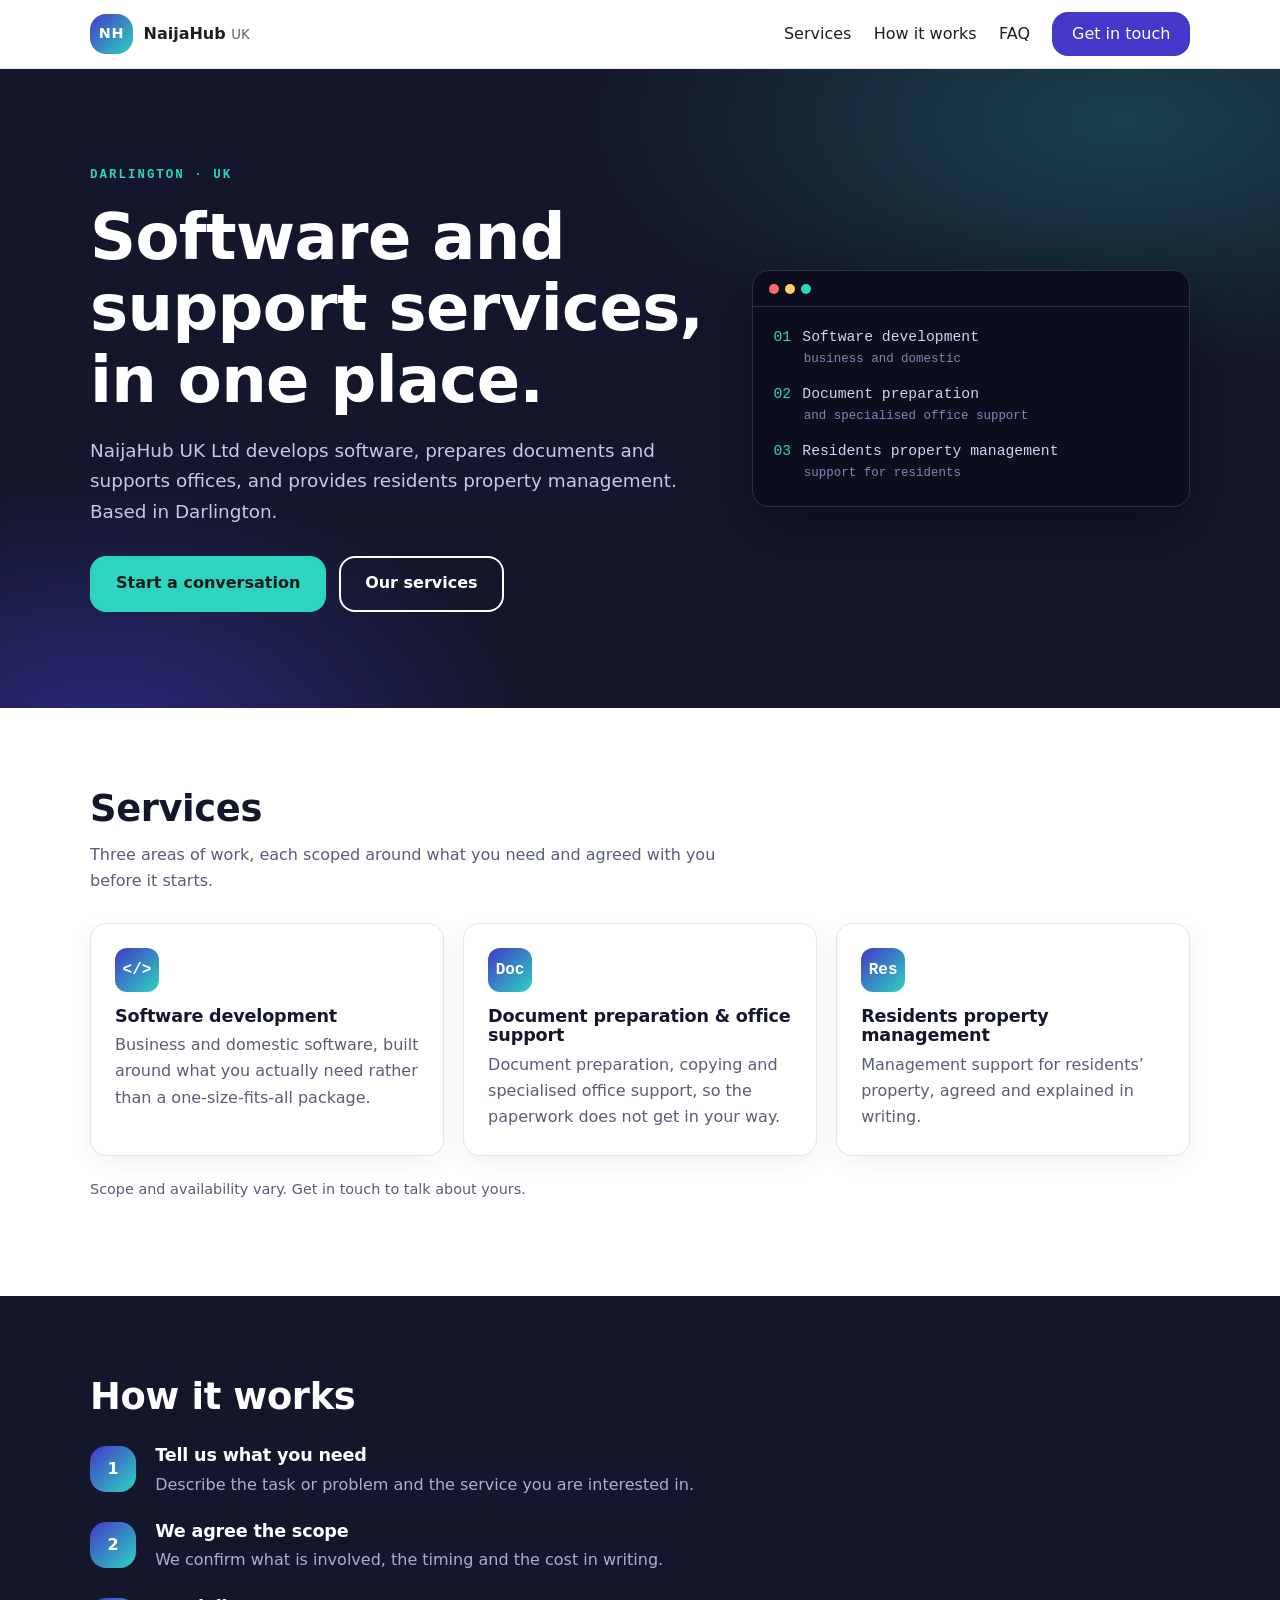
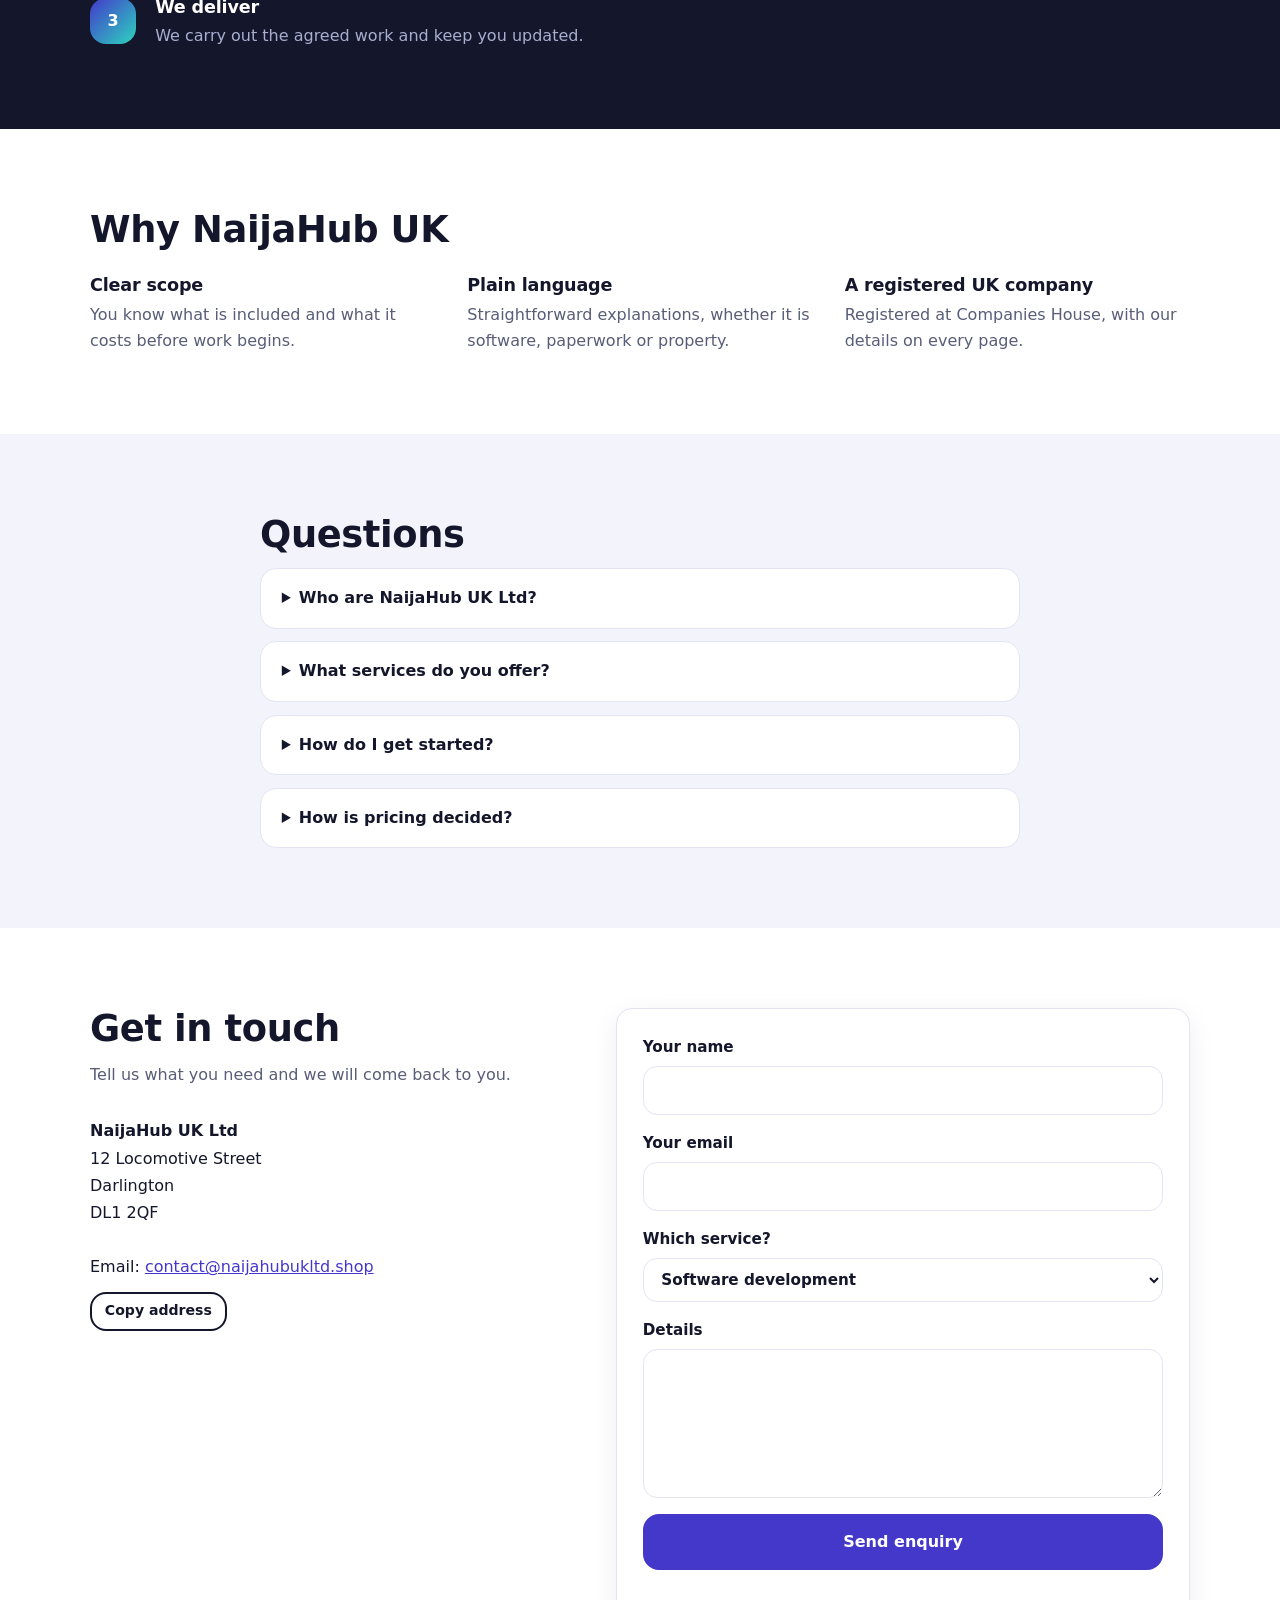
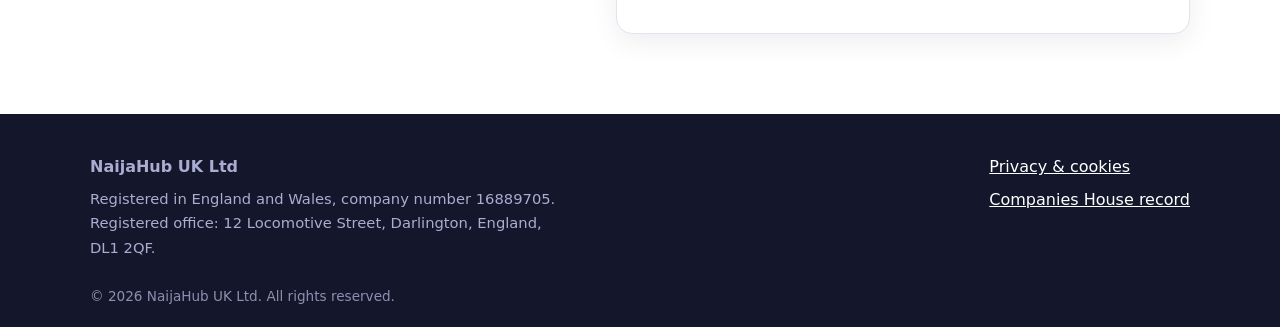
==== index.html @ 8f56dab0 "Add website Co-Authored-By: Claude Sonnet 5.5 <noreply@anthropic.com>" ====
<!doctype html>
<html lang="en-GB">
<head>
  <meta charset="utf-8">
  <meta name="viewport" content="width=device-width, initial-scale=1">
  <title>NaijaHub UK Ltd | Software &amp; Support Services, Darlington</title>
  <meta name="description" content="NaijaHub UK Ltd, based in Darlington, provides software development, document preparation and office support, and residents property management.">
  <link rel="canonical" href="https://naijahubukltd.shop/">
  <meta property="og:title" content="NaijaHub UK Ltd">
  <meta property="og:description" content="Software, document and property support services from Darlington.">
  <meta property="og:type" content="website">
  <meta property="og:url" content="https://naijahubukltd.shop/">
  <meta name="theme-color" content="#14172b">
  <link rel="icon" href="data:image/svg+xml,%3Csvg xmlns='http://www.w3.org/2000/svg' viewBox='0 0 64 64'%3E%3Crect width='64' height='64' rx='14' fill='%234338ca'/%3E%3Cpath d='M20 46V18l24 28V18' fill='none' stroke='%232dd4bf' stroke-width='6' stroke-linejoin='round' stroke-linecap='round'/%3E%3C/svg%3E">
  <link rel="stylesheet" href="css/styles.css">
</head>
<body>
  <a class="skip" href="#main">Skip to content</a>

  <header class="site-header">
    <div class="wrap bar">
      <a class="brand" href="#top" aria-label="NaijaHub UK Ltd, home"><span class="brand-mark">NH</span><span class="brand-text">NaijaHub <small>UK</small></span></a>
      <button class="menu-btn" aria-expanded="false" aria-controls="nav" aria-label="Menu"><span></span><span></span><span></span></button>
      <nav id="nav" class="nav" aria-label="Main">
        <a href="#services">Services</a>
        <a href="#how">How it works</a>
        <a href="#faq">FAQ</a>
        <a href="#contact" class="btn btn-small">Get in touch</a>
      </nav>
    </div>
  </header>

  <main id="main">
    <section class="hero" id="top">
      <div class="wrap hero-grid">
        <div>
          <p class="eyebrow">Darlington &middot; UK</p>
          <h1>Software and support services, in one place.</h1>
          <p class="lead">NaijaHub UK Ltd develops software, prepares documents and supports offices, and provides residents property management. Based in Darlington.</p>
          <div class="cta-row">
            <a class="btn" href="#contact">Start a conversation</a>
            <a class="btn btn-ghost" href="#services">Our services</a>
          </div>
        </div>
        <div class="window" aria-label="Our services at a glance">
          <div class="dots" aria-hidden="true"><i></i><i></i><i></i></div>
          <ul>
            <li><span>01</span>Software development<small>business and domestic</small></li>
            <li><span>02</span>Document preparation<small>and specialised office support</small></li>
            <li><span>03</span>Residents property management<small>support for residents</small></li>
          </ul>
        </div>
      </div>
    </section>

    <section class="section" id="services">
      <div class="wrap">
        <h2>Services</h2>
        <p class="section-intro">Three areas of work, each scoped around what you need and agreed with you before it starts.</p>
        <div class="cards">
          <article class="card"><span class="ico">&lt;/&gt;</span><h3>Software development</h3><p>Business and domestic software, built around what you actually need rather than a one-size-fits-all package.</p></article>
          <article class="card"><span class="ico">Doc</span><h3>Document preparation &amp; office support</h3><p>Document preparation, copying and specialised office support, so the paperwork does not get in your way.</p></article>
          <article class="card"><span class="ico">Res</span><h3>Residents property management</h3><p>Management support for residents&rsquo; property, agreed and explained in writing.</p></article>
        </div>
        <p class="note">Scope and availability vary. Get in touch to talk about yours.</p>
      </div>
    </section>

    <section class="section dark" id="how">
      <div class="wrap">
        <h2>How it works</h2>
        <ol class="steps">
          <li><span class="num">1</span><div><h3>Tell us what you need</h3><p>Describe the task or problem and the service you are interested in.</p></div></li>
          <li><span class="num">2</span><div><h3>We agree the scope</h3><p>We confirm what is involved, the timing and the cost in writing.</p></div></li>
          <li><span class="num">3</span><div><h3>We deliver</h3><p>We carry out the agreed work and keep you updated.</p></div></li>
        </ol>
      </div>
    </section>

    <section class="section" id="why">
      <div class="wrap">
        <h2>Why NaijaHub UK</h2>
        <div class="trio">
          <div><h3>Clear scope</h3><p>You know what is included and what it costs before work begins.</p></div>
          <div><h3>Plain language</h3><p>Straightforward explanations, whether it is software, paperwork or property.</p></div>
          <div><h3>A registered UK company</h3><p>Registered at Companies House, with our details on every page.</p></div>
        </div>
      </div>
    </section>

    <section class="section alt" id="faq">
      <div class="wrap narrow">
        <h2>Questions</h2>
        <details><summary>Who are NaijaHub UK Ltd?</summary><p>A private limited company registered in England and Wales (company number 16889705), incorporated on 3 December 2025, with its registered office in Darlington.</p></details>
        <details><summary>What services do you offer?</summary><p>Our registered activities are software development for business and domestic use, document preparation and specialised office support, and residents property management.</p></details>
        <details><summary>How do I get started?</summary><p>Send us a short message using the form below, or email us. We will reply to talk through what you need.</p></details>
        <details><summary>How is pricing decided?</summary><p>It depends on the scope. We agree the cost with you in writing before any work begins.</p></details>
      </div>
    </section>

    <section class="section" id="contact">
      <div class="wrap contact-grid">
        <div>
          <h2>Get in touch</h2>
          <p class="section-intro">Tell us what you need and we will come back to you.</p>
          <address>
            <strong>NaijaHub UK Ltd</strong><br>
            12 Locomotive Street<br>Darlington<br>DL1 2QF<br><br>
            Email: <a href="mailto:contact@naijahubukltd.shop">contact@naijahubukltd.shop</a>
            <button type="button" class="copy-btn" id="copy-email">Copy address</button>
          </address>
        </div>
        <form id="enquiry" class="form" novalidate>
          <label>Your name<input name="name" type="text" autocomplete="name" required></label>
          <label>Your email<input name="email" type="email" autocomplete="email" required></label>
          <label>Which service?
            <select name="topic">
              <option>Software development</option>
              <option>Document preparation / office support</option>
              <option>Residents property management</option>
              <option>Something else</option>
            </select>
          </label>
          <label>Details<textarea name="message" rows="5" required></textarea></label>
          <button class="btn" type="submit">Send enquiry</button>
          <p class="form-status" role="status" aria-live="polite"></p>
        </form>
      </div>
    </section>
  </main>

  <footer class="site-footer">
    <div class="wrap foot-grid">
      <div>
        <strong>NaijaHub UK Ltd</strong>
        <p>Registered in England and Wales, company number 16889705.<br>Registered office: 12 Locomotive Street, Darlington, England, DL1 2QF.</p>
      </div>
      <div class="foot-links">
        <a href="privacy.html">Privacy &amp; cookies</a>
        <a href="https://find-and-update.company-information.service.gov.uk/company/16889705" rel="noopener" target="_blank">Companies House record</a>
      </div>
    </div>
    <div class="wrap copy">&copy; <span id="year">2026</span> NaijaHub UK Ltd. All rights reserved.</div>
  </footer>

  <script src="js/main.js"></script>
</body>
</html>
---- css/styles.css ----
/* ---- shared structure (themed per site below) ---- */
:root{
  --bg:#fff; --bg-alt:#f3f4f6; --ink:#1b1f23; --muted:#5b636b; --line:#e2e4e8; --card:#fff;
  --primary:#0b6bcb; --primary-d:#0853a3; --on-primary:#fff; --accent:#ffb000;
  --header-bg:rgba(255,255,255,.96); --header-ink:#1b1f23; --header-line:#e2e4e8;
  --hero-bg:#0b2540; --hero-ink:#fff; --hero-muted:#c9d6e6;
  --dark-bg:#0b2540; --dark-ink:#dbe5f0; --dark-muted:#b6c6da;
  --footer-bg:#0b2540; --footer-ink:#c9d6e6;
  --radius:8px;
  --font-body:system-ui,-apple-system,"Segoe UI",Roboto,Arial,sans-serif; --font-head:var(--font-body);
  --head-weight:800; --head-transform:none; --head-style:normal; --head-track:-.01em;
}
*{box-sizing:border-box}
html{scroll-behavior:smooth;scroll-padding-top:76px}
body{margin:0;font-family:var(--font-body);color:var(--ink);background:var(--bg);line-height:1.65;-webkit-font-smoothing:antialiased}
a{color:var(--primary)}
h1,h2,h3{font-family:var(--font-head);margin:0;line-height:1.12;letter-spacing:var(--head-track)}
h1,h2{font-weight:var(--head-weight);text-transform:var(--head-transform);font-style:var(--head-style)}
h3{font-size:1.1rem;margin-bottom:.35rem}
.wrap{width:min(1100px,100% - 32px);margin-inline:auto}
.narrow{width:min(760px,100% - 32px)}
.skip{position:absolute;left:-999px;top:0;background:var(--primary);color:var(--on-primary);padding:.6rem 1rem;z-index:100}
.skip:focus{left:8px;top:8px}

.site-header{position:sticky;top:0;z-index:50;background:var(--header-bg);backdrop-filter:blur(8px);border-bottom:1px solid var(--header-line);color:var(--header-ink)}
.bar{display:flex;align-items:center;justify-content:space-between;min-height:68px;gap:1rem}
.brand{display:flex;align-items:center;gap:.65rem;text-decoration:none;color:var(--header-ink);font-weight:800}
.brand-mark{display:grid;place-items:center;min-width:40px;height:40px;padding:0 .55rem;background:var(--primary);color:var(--on-primary);border-radius:var(--radius);font-size:.9rem;letter-spacing:.05em}
.brand-text small{font-weight:500;opacity:.7}
.nav{display:flex;align-items:center;gap:1.4rem}
.nav a{text-decoration:none;color:var(--header-ink);font-weight:500}
.nav a:hover{color:var(--primary)}
.menu-btn{display:none;background:none;border:0;padding:.5rem;cursor:pointer}
.menu-btn span{display:block;width:24px;height:2px;background:var(--header-ink);margin:5px 0}

.btn{display:inline-block;background:var(--primary);color:var(--on-primary) !important;padding:.8rem 1.5rem;border-radius:var(--radius);font:inherit;font-weight:700;text-decoration:none;border:2px solid var(--primary);cursor:pointer;transition:background .15s,transform .15s}
.btn:hover{background:var(--primary-d);border-color:var(--primary-d);transform:translateY(-1px)}
.btn-small{padding:.45rem 1.1rem}
.btn-ghost{background:transparent;color:var(--hero-ink) !important;border-color:var(--hero-ink)}
.btn-ghost:hover{background:var(--hero-ink);border-color:var(--hero-ink);color:var(--hero-bg) !important}

.hero{background:var(--hero-bg);color:var(--hero-ink);padding:clamp(3.2rem,8vw,6rem) 0;position:relative;overflow:hidden}
.hero .wrap{position:relative;z-index:1}
.hero-grid{display:grid;grid-template-columns:1.4fr 1fr;gap:3rem;align-items:center}
.hero-solo{grid-template-columns:1fr}
.eyebrow{text-transform:uppercase;letter-spacing:.16em;font-size:.78rem;font-weight:700;color:var(--accent);margin:0 0 1rem}
h1{font-size:clamp(2.2rem,5.6vw,4rem)}
.lead{font-size:1.15rem;color:var(--hero-muted);max-width:58ch;margin:1.2rem 0 0}
.cta-row{display:flex;flex-wrap:wrap;gap:.8rem;margin-top:1.8rem}
.facts{display:flex;flex-wrap:wrap;gap:1.2rem 3rem;margin:2.6rem 0 0;padding-top:1.4rem;border-top:1px solid rgba(128,128,128,.35)}
.facts dt{font-size:.75rem;letter-spacing:.12em;text-transform:uppercase;opacity:.75}
.facts dd{margin:.2rem 0 0;font-size:1.3rem;font-weight:700}
.badges{list-style:none;margin:0;padding:1.3rem;display:grid;gap:1rem;background:rgba(255,255,255,.08);border:1px solid rgba(255,255,255,.18);border-radius:var(--radius)}
.badges li{display:flex;flex-direction:column;border-left:4px solid var(--accent);padding-left:.9rem}
.badges strong{font-size:1.3rem}
.badges span{font-size:.88rem;opacity:.8}

.section{padding:clamp(3rem,7vw,5rem) 0}
.section.alt{background:var(--bg-alt)}
.section.dark{background:var(--dark-bg);color:var(--dark-ink)}
.section.dark h2,.section.dark h3{color:#fff}
h2{font-size:clamp(1.65rem,3.5vw,2.3rem);margin-bottom:.6rem}
.section-intro{color:var(--muted);max-width:62ch;margin:.8rem 0 1.8rem}
.dark .section-intro{color:var(--dark-muted)}
.cards{display:grid;grid-template-columns:repeat(auto-fit,minmax(min(260px,100%),1fr));gap:1.2rem}
.card{background:var(--card);border:1px solid var(--line);border-radius:var(--radius);padding:1.5rem}
.card p{margin:0;color:var(--muted)}
.note{color:var(--muted);font-size:.9rem;margin-top:1.4rem}
.callout{background:var(--bg-alt);border-left:5px solid var(--accent);padding:1.1rem 1.3rem;border-radius:var(--radius)}
.callout p{margin:.3rem 0 0}
.split{display:grid;grid-template-columns:1fr 1.3fr;gap:3rem;align-items:start}

.steps{list-style:none;margin:1.8rem 0 0;padding:0;display:grid;gap:1.5rem}
.steps li{display:flex;gap:1.2rem;align-items:flex-start}
.steps p{margin:0;color:var(--muted)}
.dark .steps p{color:var(--dark-muted)}
.num{flex:none;display:grid;place-items:center;width:46px;height:46px;border-radius:var(--radius);background:var(--primary);color:var(--on-primary);font-weight:800}
.trio{display:grid;grid-template-columns:repeat(auto-fit,minmax(min(240px,100%),1fr));gap:2rem;margin-top:1.6rem}
.trio p{margin:0;color:var(--muted)}

details{background:var(--card);border:1px solid var(--line);border-radius:var(--radius);padding:1rem 1.3rem;margin-top:.8rem}
summary{cursor:pointer;font-weight:700}
details p{margin:.7rem 0 0;color:var(--muted)}

.contact-grid{display:grid;grid-template-columns:1fr 1.2fr;gap:3rem}
address{font-style:normal;line-height:1.7;overflow-wrap:anywhere}
.copy-btn{display:block;margin-top:.7rem;background:none;border:2px solid var(--ink);color:var(--ink);border-radius:var(--radius);padding:.35rem .8rem;font:inherit;font-size:.88rem;font-weight:600;cursor:pointer}
.copy-btn:hover{background:var(--ink);color:var(--bg)}
.form{display:grid;gap:1rem;background:var(--card);padding:1.6rem;border:1px solid var(--line);border-radius:var(--radius);box-shadow:0 8px 28px rgba(0,0,0,.07)}
.form label{display:grid;gap:.35rem;font-weight:600;font-size:.95rem}
.form input,.form textarea,.form select{font:inherit;padding:.7rem .85rem;border:1.5px solid var(--line);border-radius:calc(var(--radius) - 2px);background:var(--bg);color:var(--ink)}
.form input:focus,.form textarea:focus,.form select:focus{outline:2px solid var(--primary);border-color:var(--primary)}
.form .invalid{border-color:#b3261e}
.form-status{margin:0;min-height:1.4em;font-size:.95rem}

.site-footer{background:var(--footer-bg);color:var(--footer-ink);padding:2.5rem 0 1.2rem}
.site-footer a{color:#fff}
.foot-grid{display:flex;justify-content:space-between;gap:2rem;flex-wrap:wrap}
.foot-grid p{margin:.4rem 0 0;font-size:.92rem;max-width:50ch}
.foot-links{display:flex;flex-direction:column;gap:.4rem}
.copy{margin-top:1.6rem;font-size:.85rem;opacity:.8}

.legal{padding:3rem 0 4rem}
.legal h1{font-size:2rem;text-transform:none;font-style:normal}
.legal h2{font-size:1.2rem;margin-top:2rem;text-transform:none;font-style:normal}
.legal h2::after{display:none}

@media (prefers-reduced-motion:reduce){*{scroll-behavior:auto !important;transition:none !important}}
@media (max-width:820px){
  .hero-grid,.contact-grid,.split{grid-template-columns:1fr;gap:1.6rem}
  .menu-btn{display:block}
  .nav{position:absolute;top:68px;left:0;right:0;flex-direction:column;align-items:stretch;gap:0;background:var(--bg);border-bottom:1px solid var(--line);display:none;padding:.5rem 16px 1rem}
  .nav.open{display:flex}
  .nav a{padding:.8rem 0;border-bottom:1px solid var(--line)}
  .nav .btn{text-align:center;margin-top:.8rem}
}

/* ---- site theme ---- */
/* NaijaHub UK: indigo + mint, modern tech */
:root{
  --bg:#fff; --bg-alt:#f3f4fb; --ink:#14172b; --muted:#585d78; --line:#e2e4f2; --card:#fff;
  --primary:#4338ca; --primary-d:#3730a3; --accent:#2dd4bf;
  --header-bg:rgba(255,255,255,.96); --header-line:#e2e4f2;
  --hero-bg:#14172b; --hero-ink:#fff; --hero-muted:#c5c9e6;
  --dark-bg:#14172b; --dark-ink:#d7daf0; --dark-muted:#a9aed0;
  --footer-bg:#14172b; --footer-ink:#a9aed0;
  --radius:16px;
  --mono:ui-monospace,"SFMono-Regular",Consolas,"Liberation Mono",Menlo,monospace;
}
.brand-mark{background:linear-gradient(135deg,#4338ca,#2dd4bf)}
.hero{background:radial-gradient(900px 420px at 88% 8%,rgba(45,212,191,.22),transparent 60%),radial-gradient(700px 420px at 8% 105%,rgba(67,56,202,.5),transparent 60%),#14172b}
.hero .btn:not(.btn-ghost){background:var(--accent);border-color:var(--accent);color:#0b1b1a !important}
.hero .btn:not(.btn-ghost):hover{background:#5ee6d4;border-color:#5ee6d4}
.window{background:#0c0e1d;border:1px solid #2a2f55;border-radius:16px;box-shadow:0 20px 60px rgba(0,0,0,.4);overflow:hidden}
.window .dots{display:flex;gap:6px;padding:.8rem 1rem;border-bottom:1px solid #2a2f55}
.window .dots i{width:10px;height:10px;border-radius:50%;background:#3a3f6b;display:block}
.window .dots i:first-child{background:#ff6b6b}
.window .dots i:nth-child(2){background:#ffd166}
.window .dots i:nth-child(3){background:var(--accent)}
.window ul{list-style:none;margin:0;padding:1.1rem 1.3rem 1.4rem;font-family:var(--mono);font-size:.92rem;color:#cfd3f5;display:grid;gap:.75rem}
.window li span{color:var(--accent);margin-right:.7rem}
.window li small{display:block;color:#7f86b8;font-size:.78rem;margin-left:1.9rem}
.card{box-shadow:0 6px 24px rgba(20,23,43,.06);transition:transform .2s,box-shadow .2s}
.card:hover{transform:translateY(-3px);box-shadow:0 14px 34px rgba(67,56,202,.16)}
.card .ico{display:grid;place-items:center;width:44px;height:44px;border-radius:12px;background:linear-gradient(135deg,#4338ca,#2dd4bf);color:#fff;font-family:var(--mono);font-weight:700;margin-bottom:.9rem}
.num{background:linear-gradient(135deg,#4338ca,#2dd4bf)}
.eyebrow{font-family:var(--mono)}
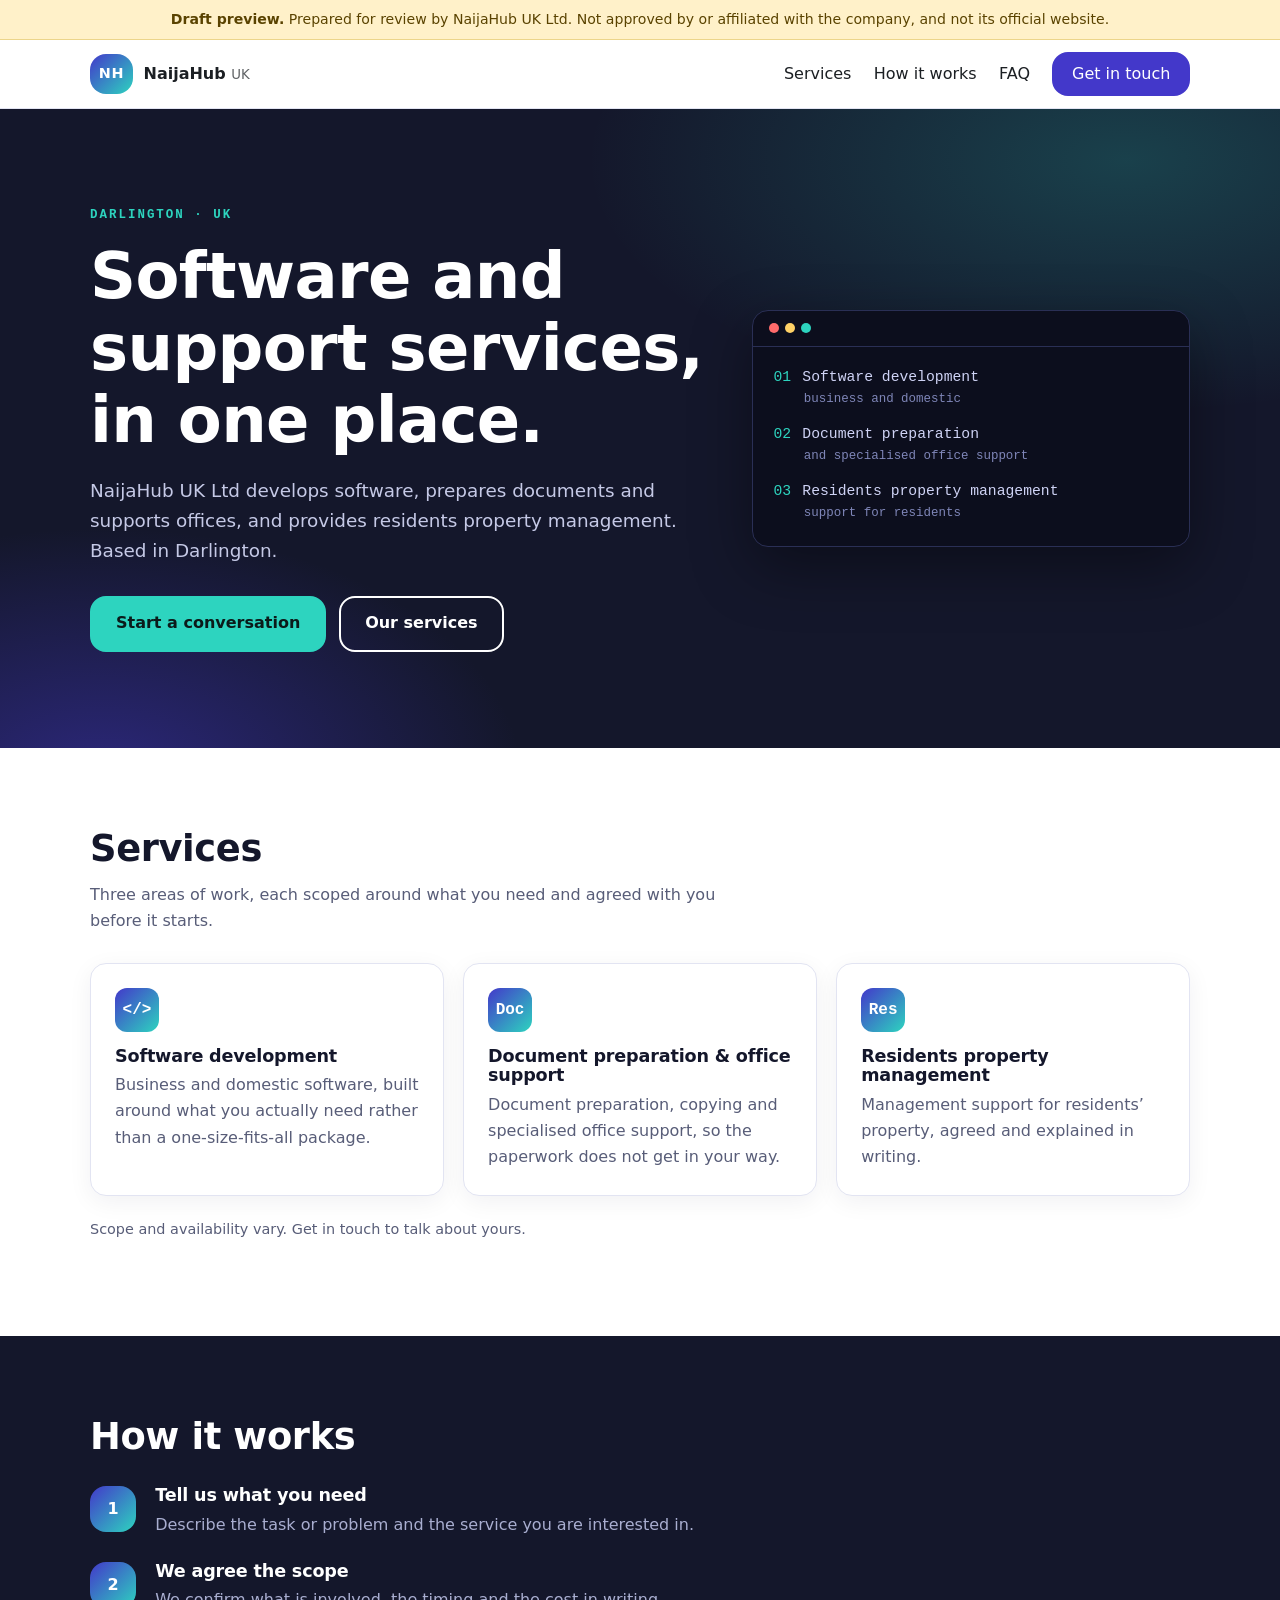
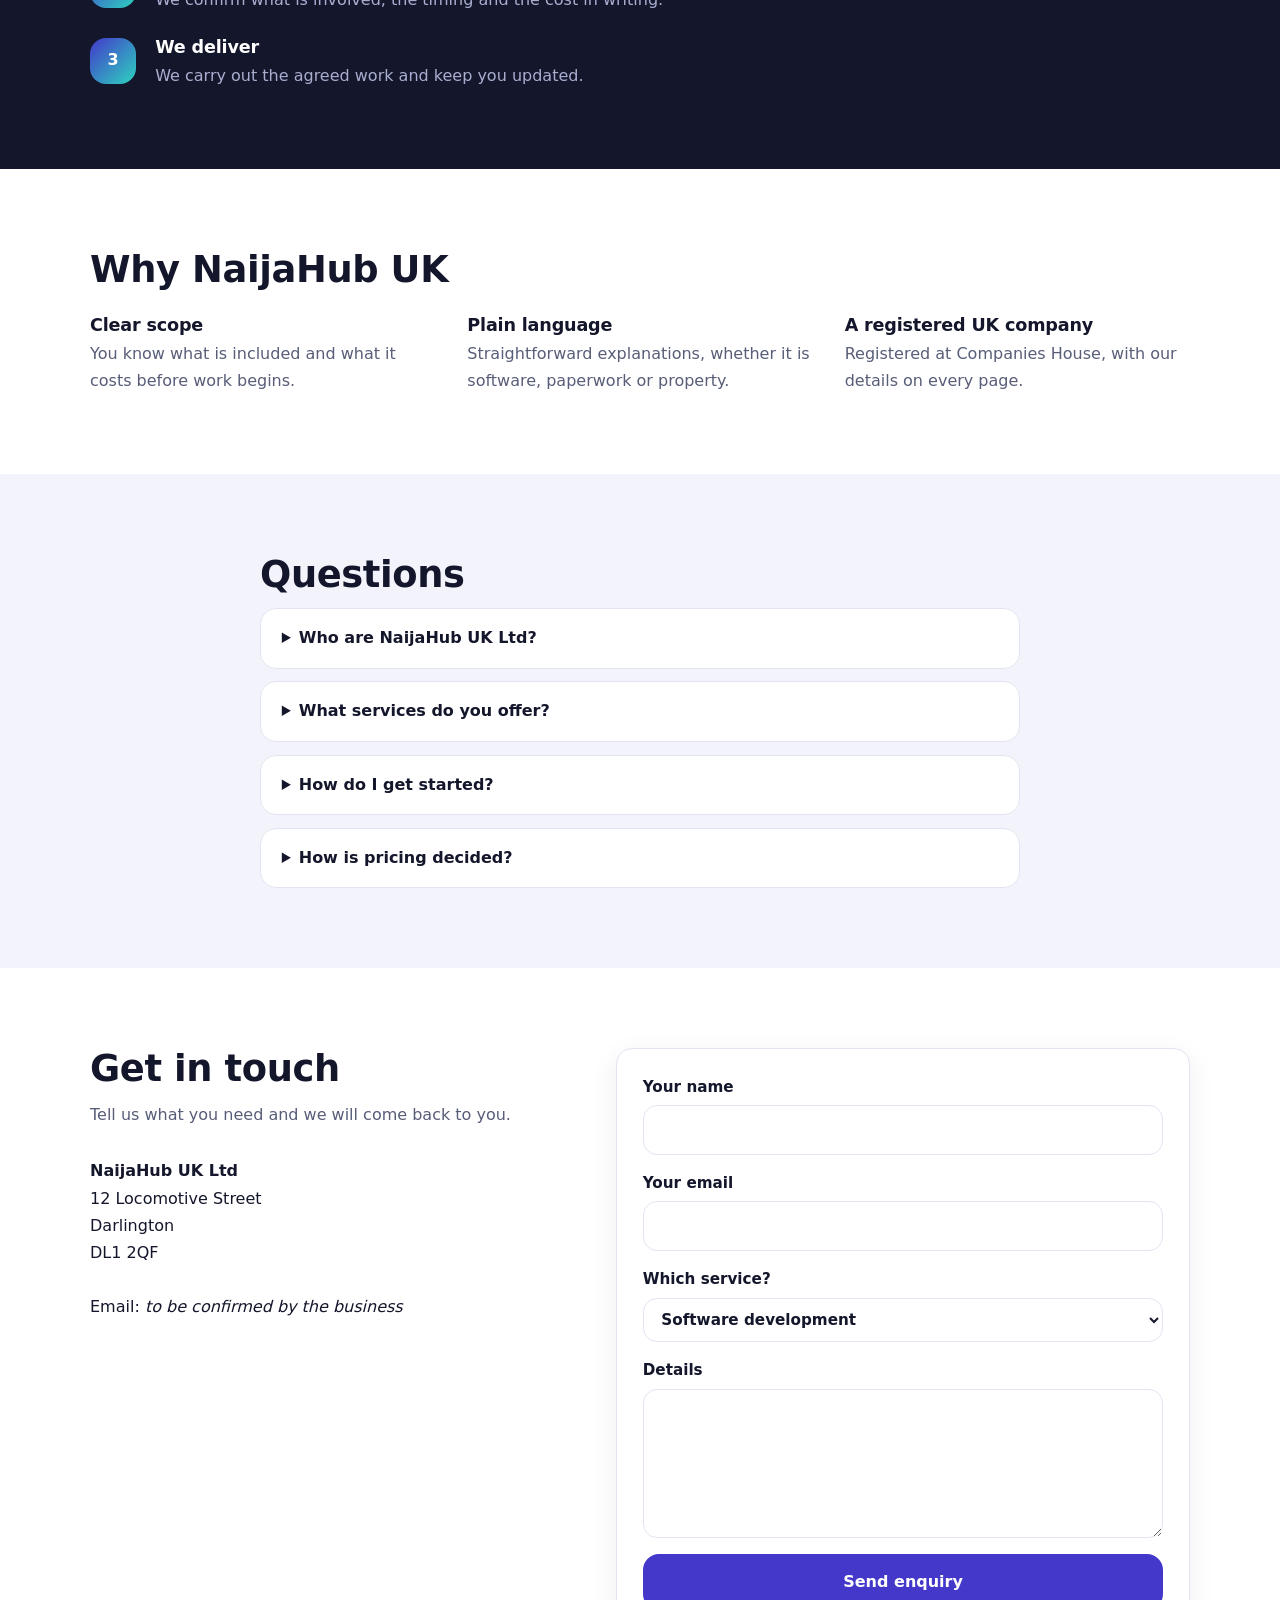
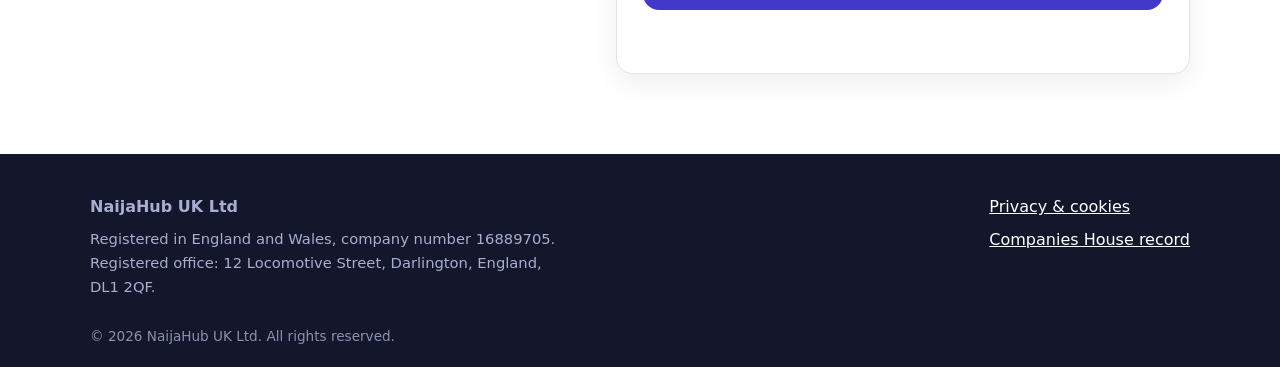
==== commit c64ac8e0: "Mark site as an unapproved draft preview Adds a visible draft notice, noindex, placeholder contact d" ====
--- a/index.html
+++ b/index.html
@@ -1,20 +1,20 @@
 <!doctype html>
-<html lang="en-GB">
+<html lang="en-GB" data-draft>
 <head>
   <meta charset="utf-8">
   <meta name="viewport" content="width=device-width, initial-scale=1">
-  <title>NaijaHub UK Ltd | Software &amp; Support Services, Darlington</title>
+  <meta name="robots" content="noindex, nofollow">
+  <title>NaijaHub UK Ltd | Software &amp; Support Services, Darlington (Draft preview)</title>
   <meta name="description" content="NaijaHub UK Ltd, based in Darlington, provides software development, document preparation and office support, and residents property management.">
-  <link rel="canonical" href="https://naijahubukltd.shop/">
   <meta property="og:title" content="NaijaHub UK Ltd">
   <meta property="og:description" content="Software, document and property support services from Darlington.">
   <meta property="og:type" content="website">
-  <meta property="og:url" content="https://naijahubukltd.shop/">
   <meta name="theme-color" content="#14172b">
   <link rel="icon" href="data:image/svg+xml,%3Csvg xmlns='http://www.w3.org/2000/svg' viewBox='0 0 64 64'%3E%3Crect width='64' height='64' rx='14' fill='%234338ca'/%3E%3Cpath d='M20 46V18l24 28V18' fill='none' stroke='%232dd4bf' stroke-width='6' stroke-linejoin='round' stroke-linecap='round'/%3E%3C/svg%3E">
   <link rel="stylesheet" href="css/styles.css">
 </head>
 <body>
+  <div class="draft-bar" role="note"><strong>Draft preview.</strong> Prepared for review by NaijaHub UK Ltd. Not approved by or affiliated with the company, and not its official website.</div>
   <a class="skip" href="#main">Skip to content</a>
 
   <header class="site-header">
@@ -106,8 +106,7 @@
           <address>
             <strong>NaijaHub UK Ltd</strong><br>
             12 Locomotive Street<br>Darlington<br>DL1 2QF<br><br>
-            Email: <a href="mailto:contact@naijahubukltd.shop">contact@naijahubukltd.shop</a>
-            <button type="button" class="copy-btn" id="copy-email">Copy address</button>
+            Email: <em>to be confirmed by the business</em>
           </address>
         </div>
         <form id="enquiry" class="form" novalidate>
--- a/css/styles.css
+++ b/css/styles.css
@@ -145,3 +145,6 @@
 .card .ico{display:grid;place-items:center;width:44px;height:44px;border-radius:12px;background:linear-gradient(135deg,#4338ca,#2dd4bf);color:#fff;font-family:var(--mono);font-weight:700;margin-bottom:.9rem}
 .num{background:linear-gradient(135deg,#4338ca,#2dd4bf)}
 .eyebrow{font-family:var(--mono)}
+
+/* draft-preview notice */
+.draft-bar{background:#fff1c9;color:#5a4300;text-align:center;font-size:.88rem;padding:.6rem 1rem;border-bottom:1px solid #ecd58a;line-height:1.4}
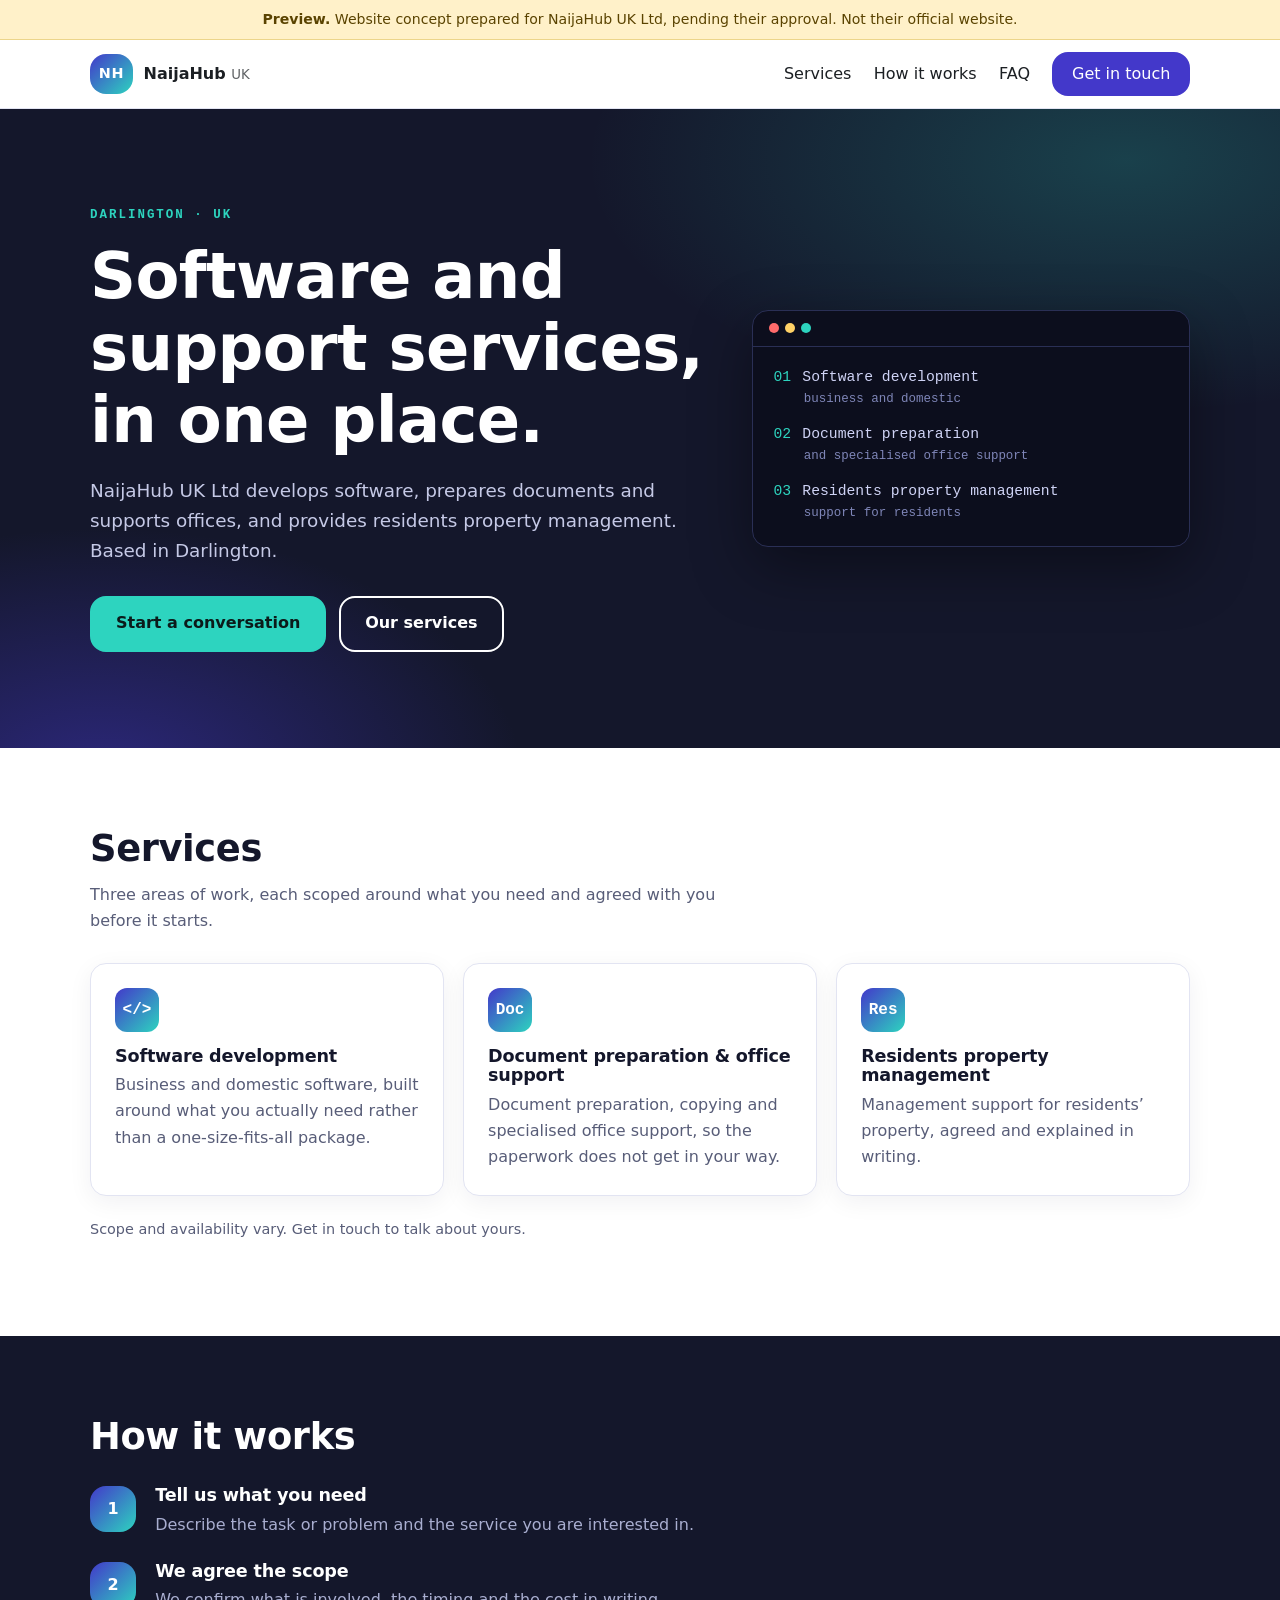
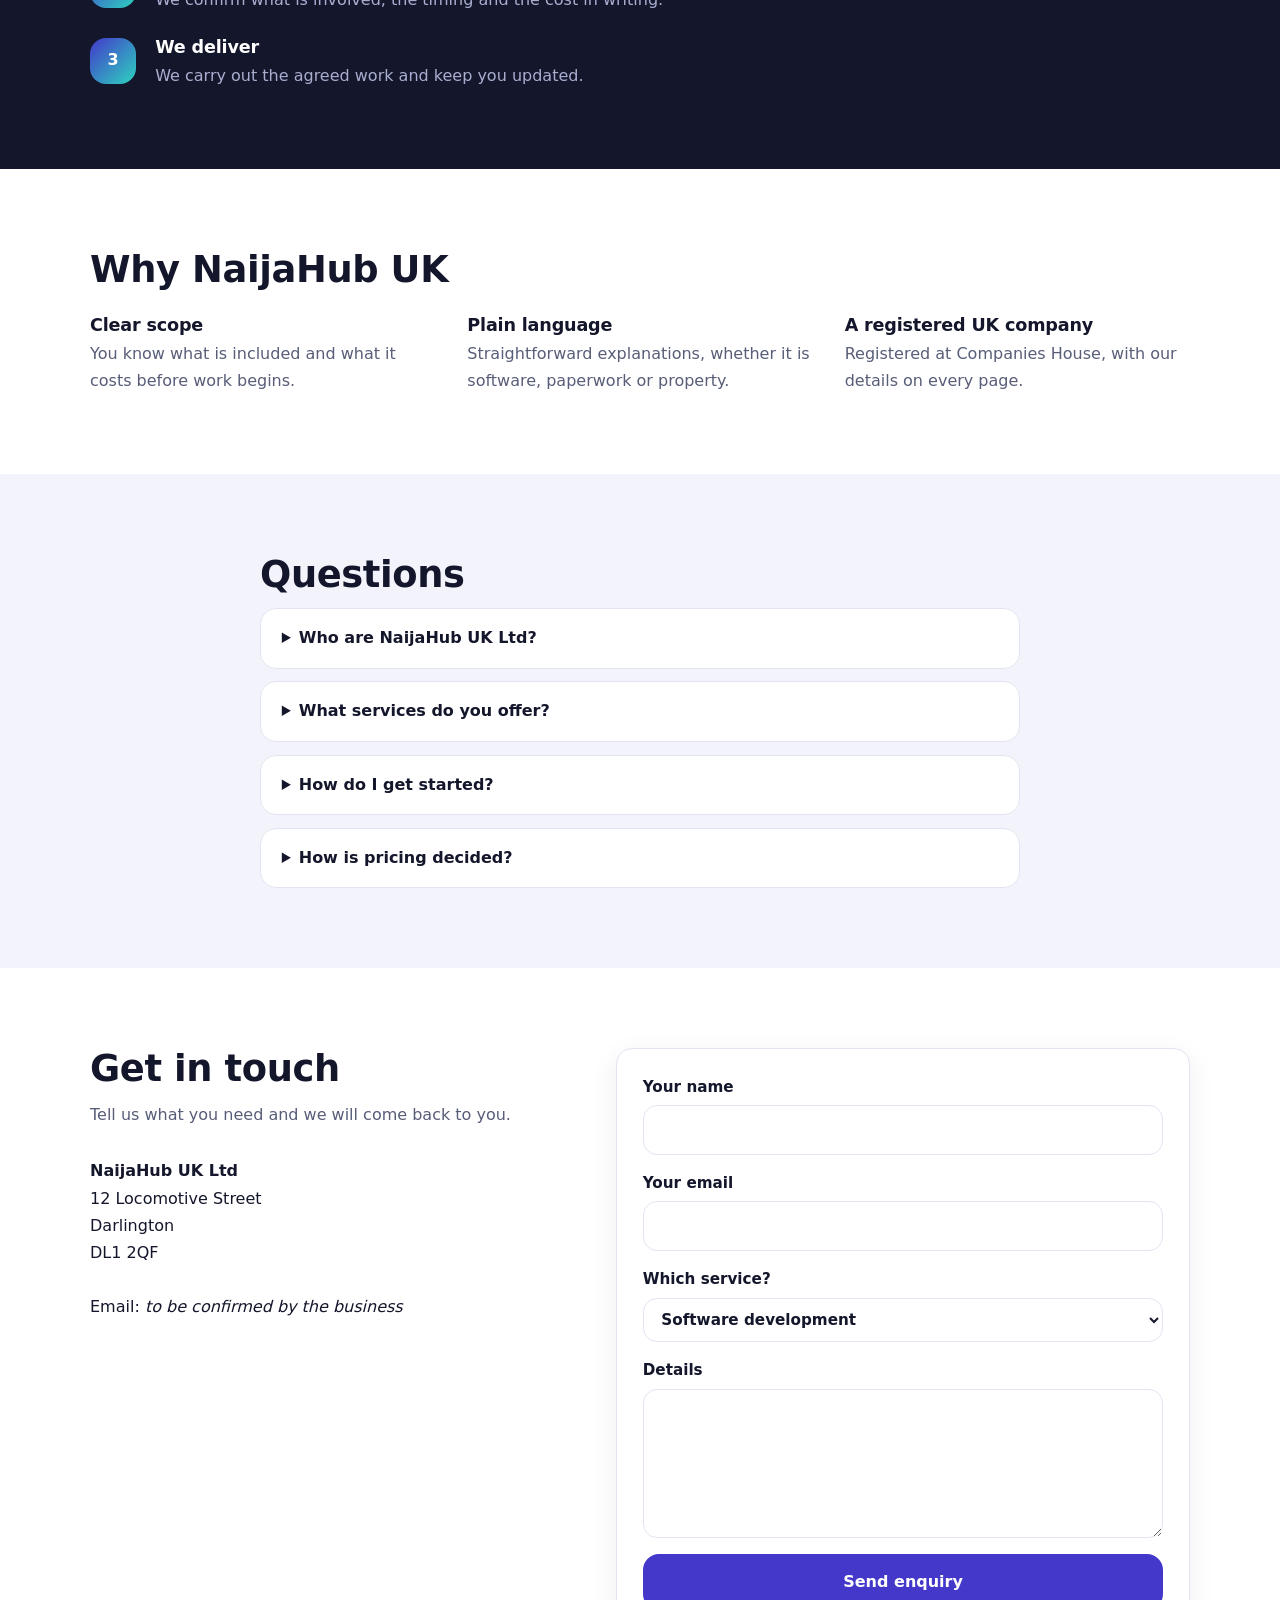
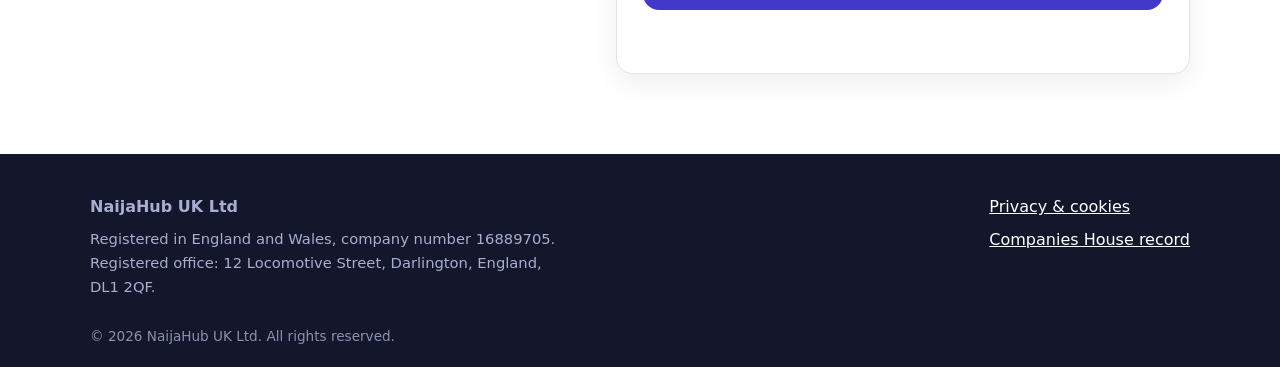
==== commit ef6e1dd7: "Label site as a preview pending the company's approval Adds a preview notice, noindex, placeholder c" ====
--- a/index.html
+++ b/index.html
@@ -4,7 +4,7 @@
   <meta charset="utf-8">
   <meta name="viewport" content="width=device-width, initial-scale=1">
   <meta name="robots" content="noindex, nofollow">
-  <title>NaijaHub UK Ltd | Software &amp; Support Services, Darlington (Draft preview)</title>
+  <title>NaijaHub UK Ltd | Software &amp; Support Services, Darlington (Preview)</title>
   <meta name="description" content="NaijaHub UK Ltd, based in Darlington, provides software development, document preparation and office support, and residents property management.">
   <meta property="og:title" content="NaijaHub UK Ltd">
   <meta property="og:description" content="Software, document and property support services from Darlington.">
@@ -14,7 +14,7 @@
   <link rel="stylesheet" href="css/styles.css">
 </head>
 <body>
-  <div class="draft-bar" role="note"><strong>Draft preview.</strong> Prepared for review by NaijaHub UK Ltd. Not approved by or affiliated with the company, and not its official website.</div>
+  <div class="draft-bar" role="note"><strong>Preview.</strong> Website concept prepared for NaijaHub UK Ltd, pending their approval. Not their official website.</div>
   <a class="skip" href="#main">Skip to content</a>
 
   <header class="site-header">
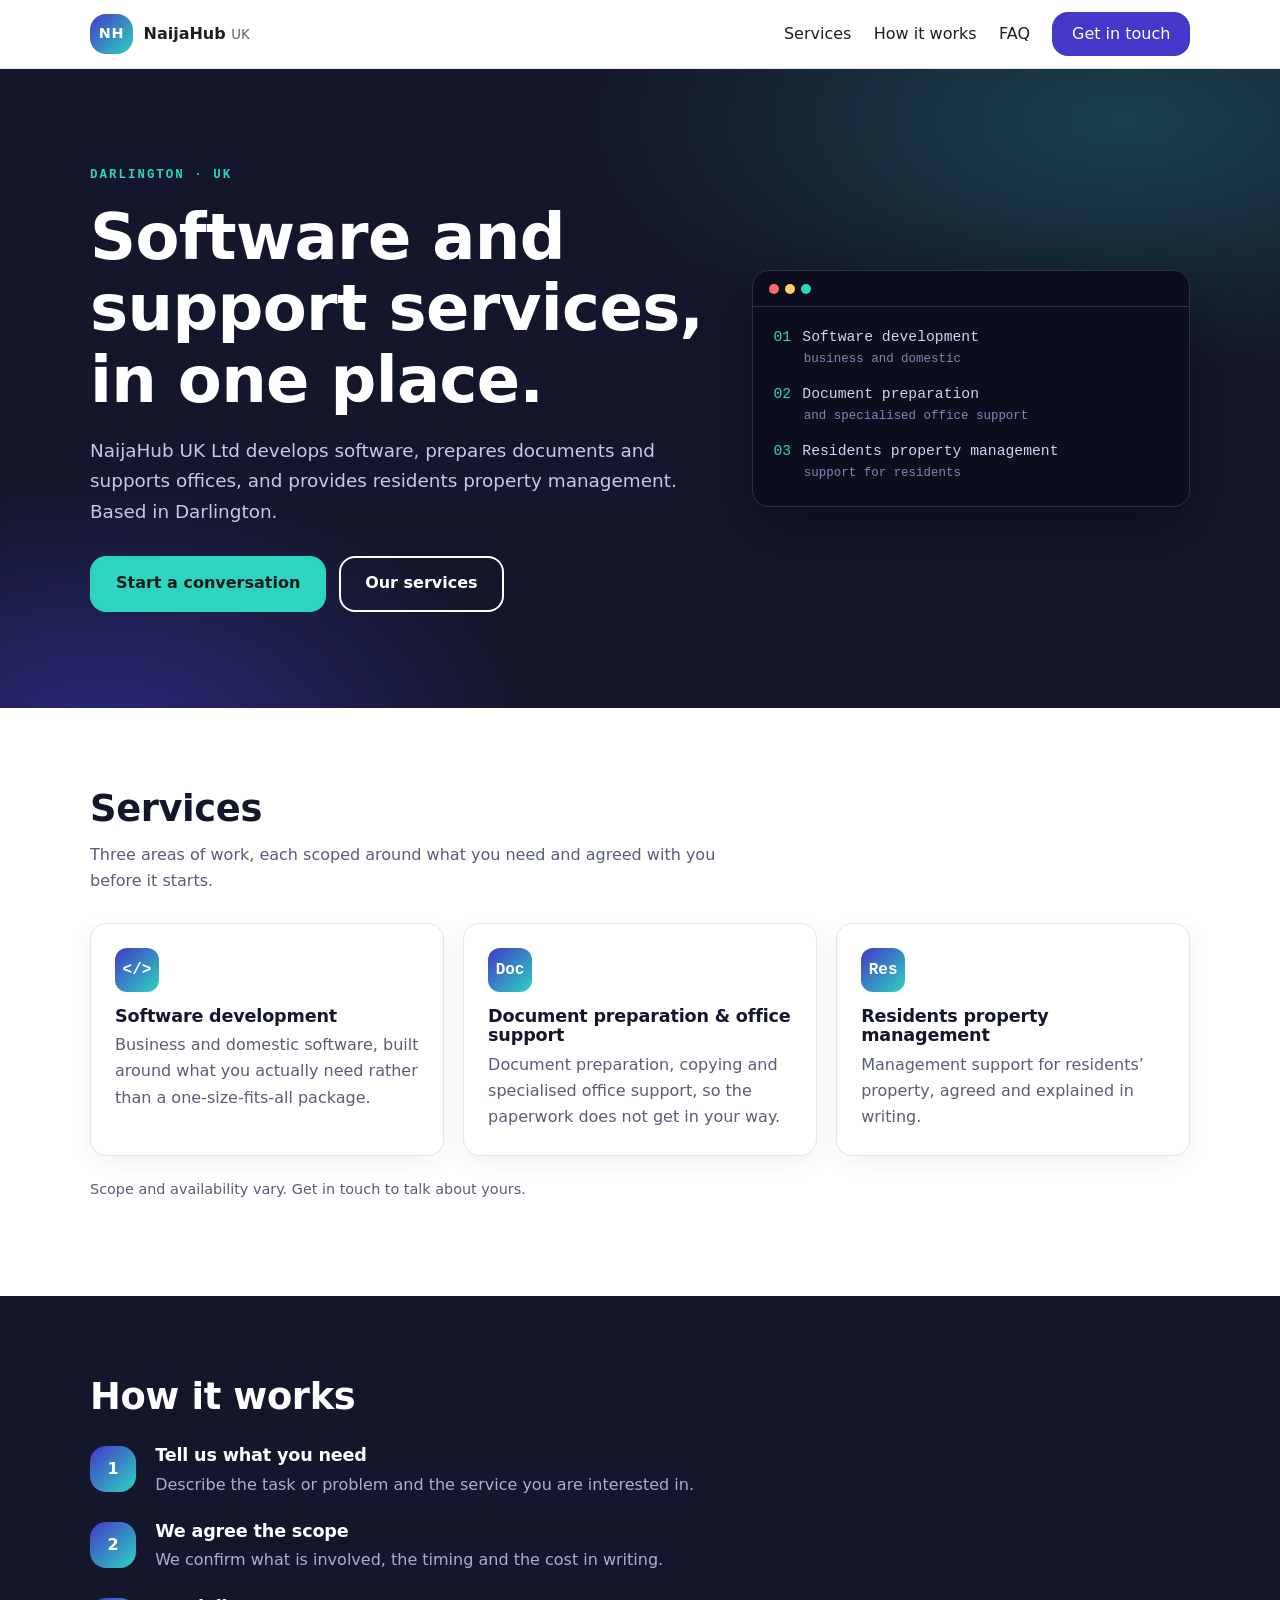
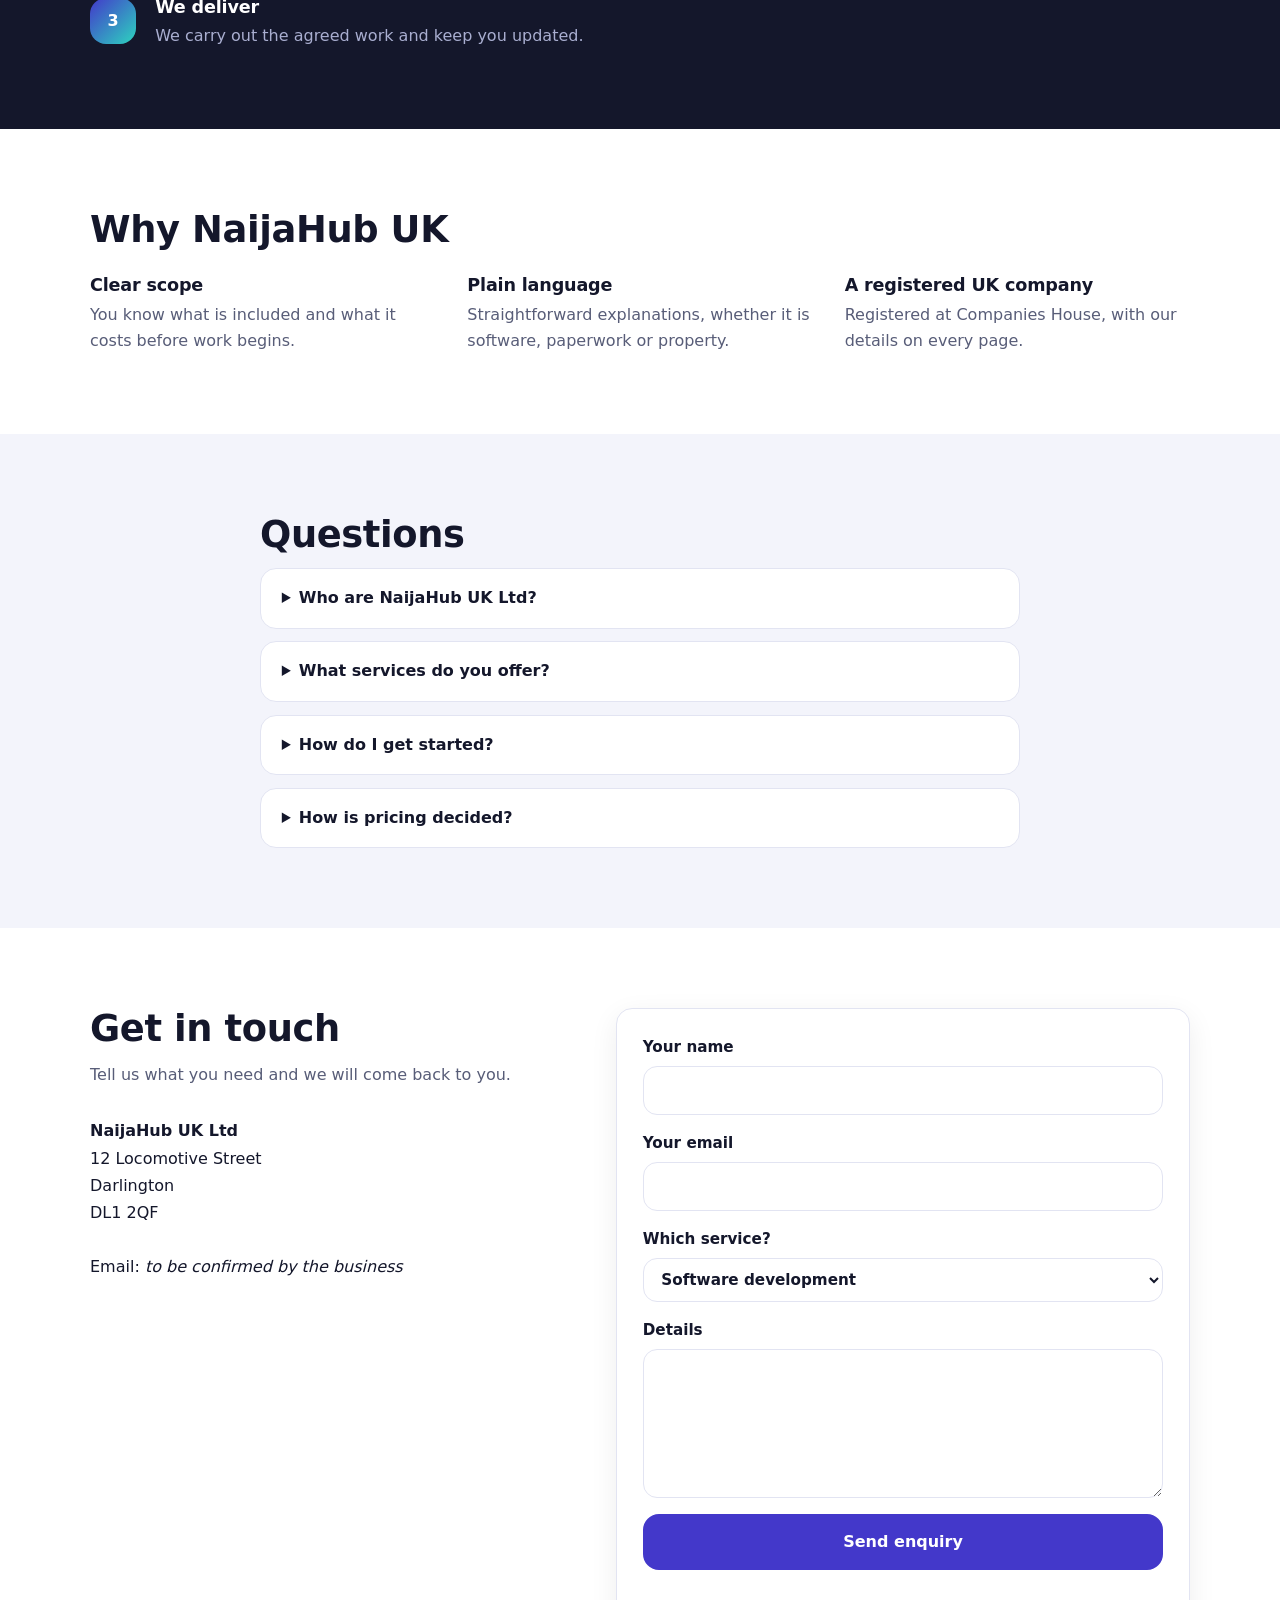
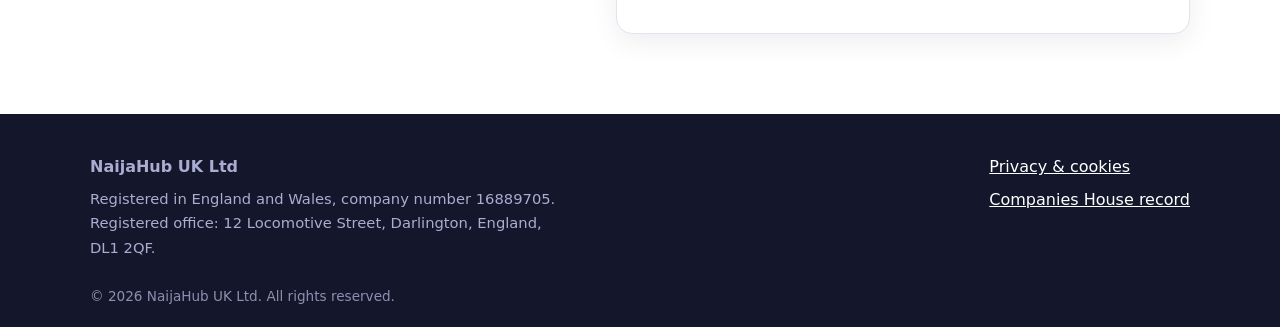
==== commit 87322c1c: "Remove preview banner and draft markers from the live site Co-Authored-By: Claude Opus 5.5 <noreply@" ====
--- a/index.html
+++ b/index.html
@@ -1,20 +1,20 @@
 <!doctype html>
-<html lang="en-GB" data-draft>
+<html lang="en-GB">
 <head>
   <meta charset="utf-8">
   <meta name="viewport" content="width=device-width, initial-scale=1">
-  <meta name="robots" content="noindex, nofollow">
-  <title>NaijaHub UK Ltd | Software &amp; Support Services, Darlington (Preview)</title>
+  <title>NaijaHub UK Ltd | Software &amp; Support Services, Darlington</title>
   <meta name="description" content="NaijaHub UK Ltd, based in Darlington, provides software development, document preparation and office support, and residents property management.">
+  <link rel="canonical" href="https://naijahubukltd.shop/">
   <meta property="og:title" content="NaijaHub UK Ltd">
   <meta property="og:description" content="Software, document and property support services from Darlington.">
   <meta property="og:type" content="website">
+  <meta property="og:url" content="https://naijahubukltd.shop/">
   <meta name="theme-color" content="#14172b">
   <link rel="icon" href="data:image/svg+xml,%3Csvg xmlns='http://www.w3.org/2000/svg' viewBox='0 0 64 64'%3E%3Crect width='64' height='64' rx='14' fill='%234338ca'/%3E%3Cpath d='M20 46V18l24 28V18' fill='none' stroke='%232dd4bf' stroke-width='6' stroke-linejoin='round' stroke-linecap='round'/%3E%3C/svg%3E">
   <link rel="stylesheet" href="css/styles.css">
 </head>
 <body>
-  <div class="draft-bar" role="note"><strong>Preview.</strong> Website concept prepared for NaijaHub UK Ltd, pending their approval. Not their official website.</div>
   <a class="skip" href="#main">Skip to content</a>
 
   <header class="site-header">
--- a/css/styles.css
+++ b/css/styles.css
@@ -146,5 +146,3 @@
 .num{background:linear-gradient(135deg,#4338ca,#2dd4bf)}
 .eyebrow{font-family:var(--mono)}
 
-/* draft-preview notice */
-.draft-bar{background:#fff1c9;color:#5a4300;text-align:center;font-size:.88rem;padding:.6rem 1rem;border-bottom:1px solid #ecd58a;line-height:1.4}
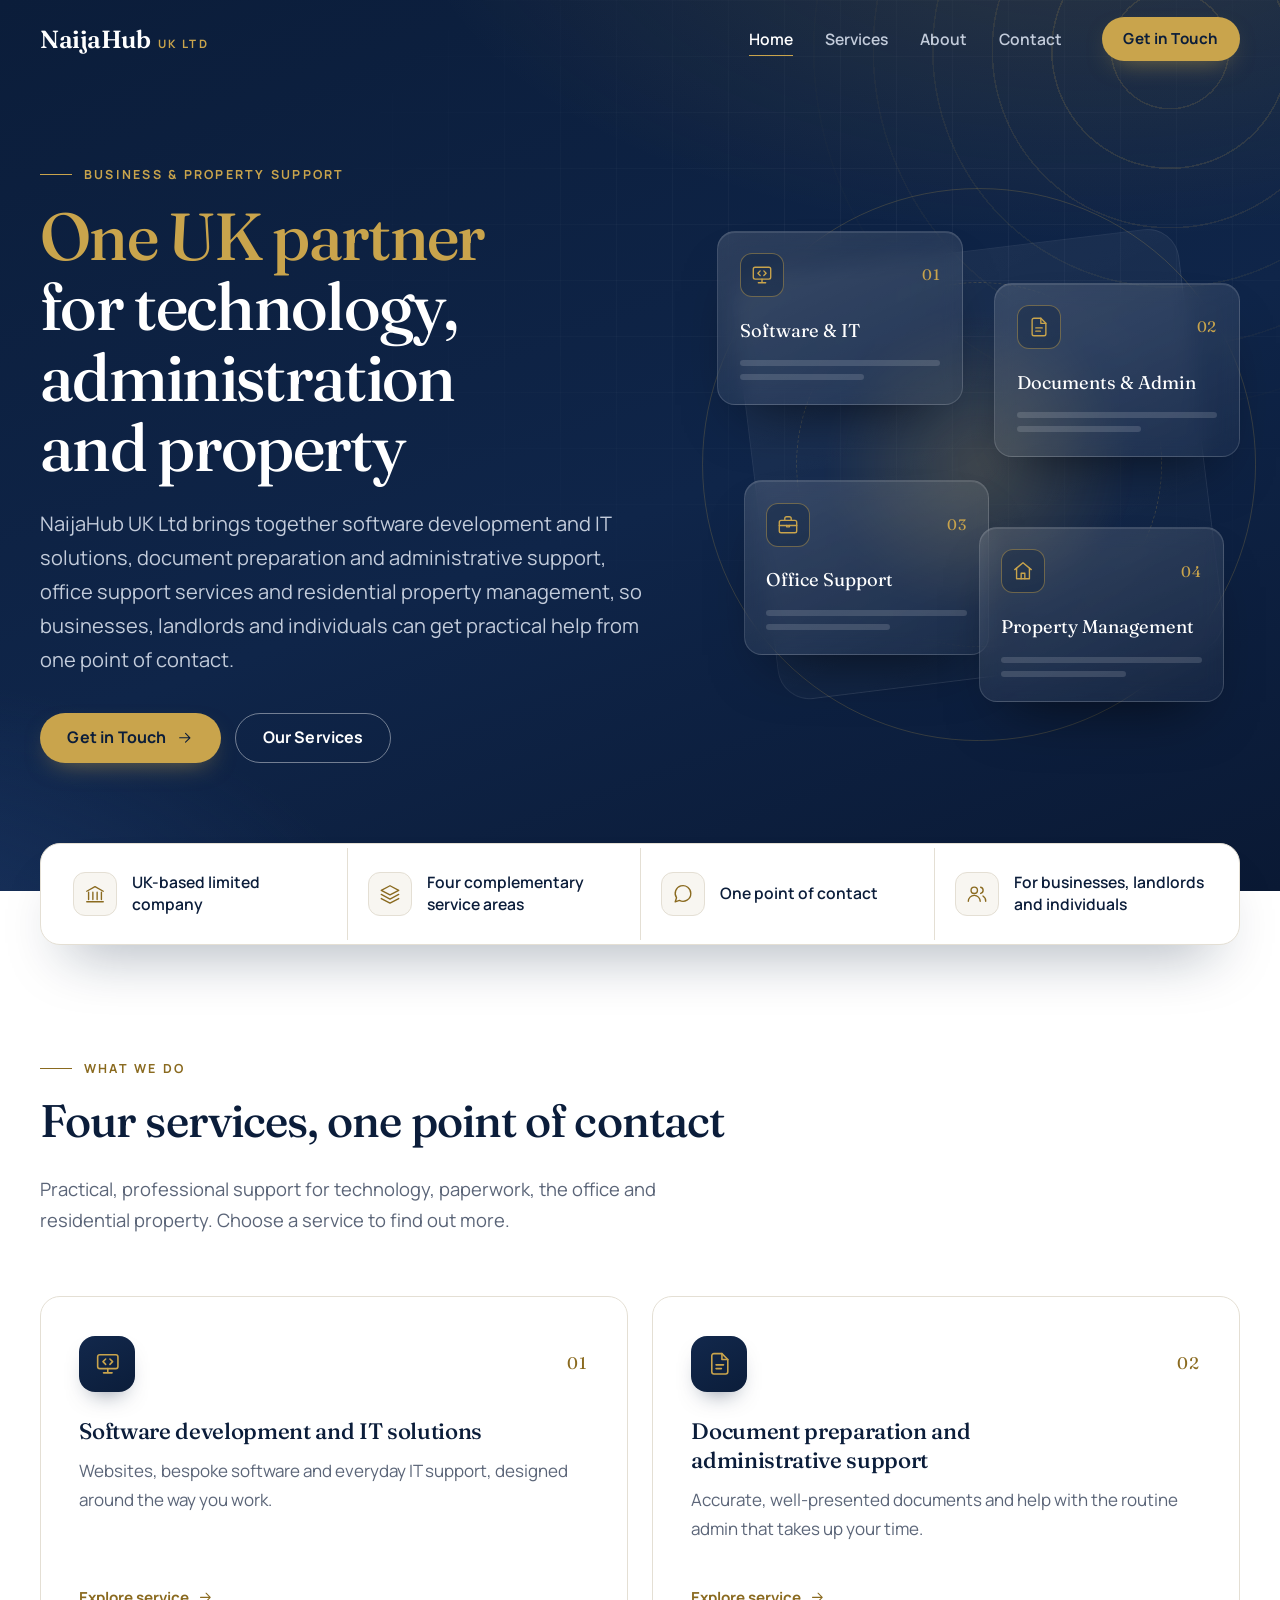
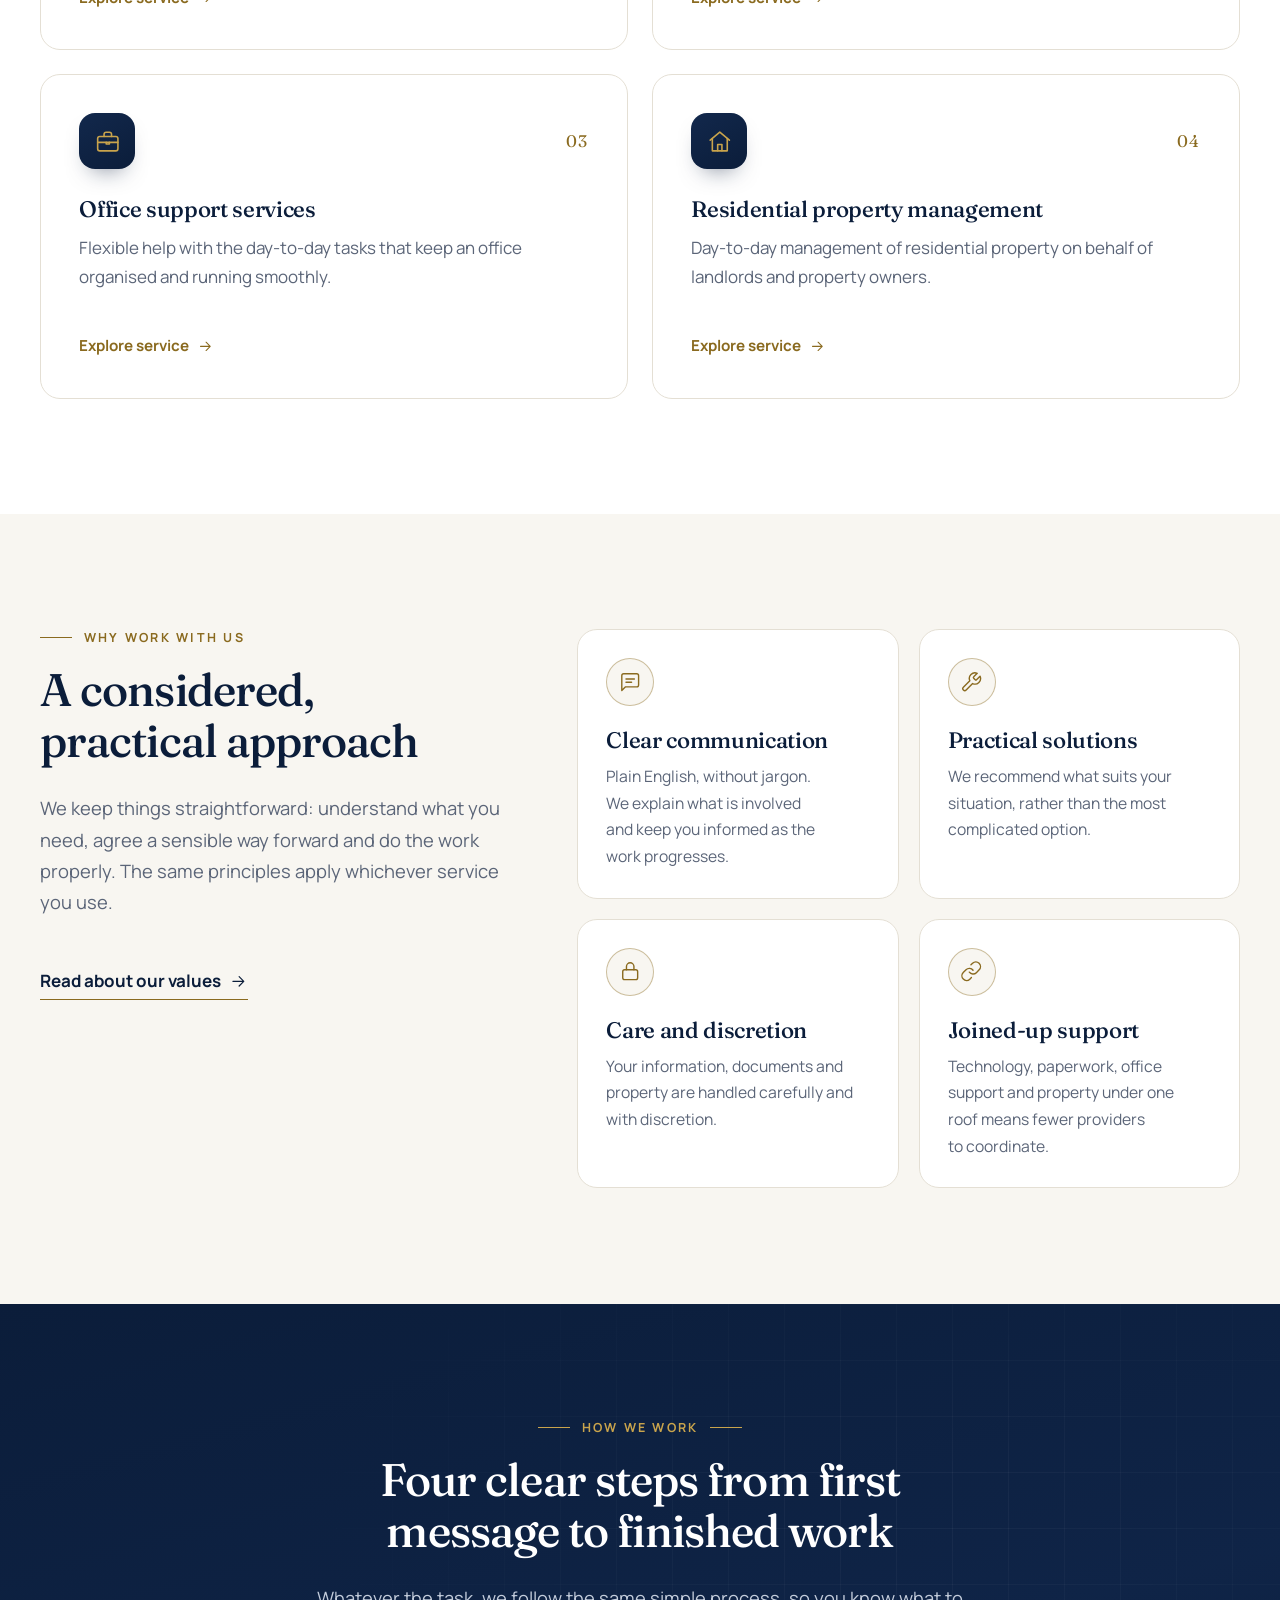
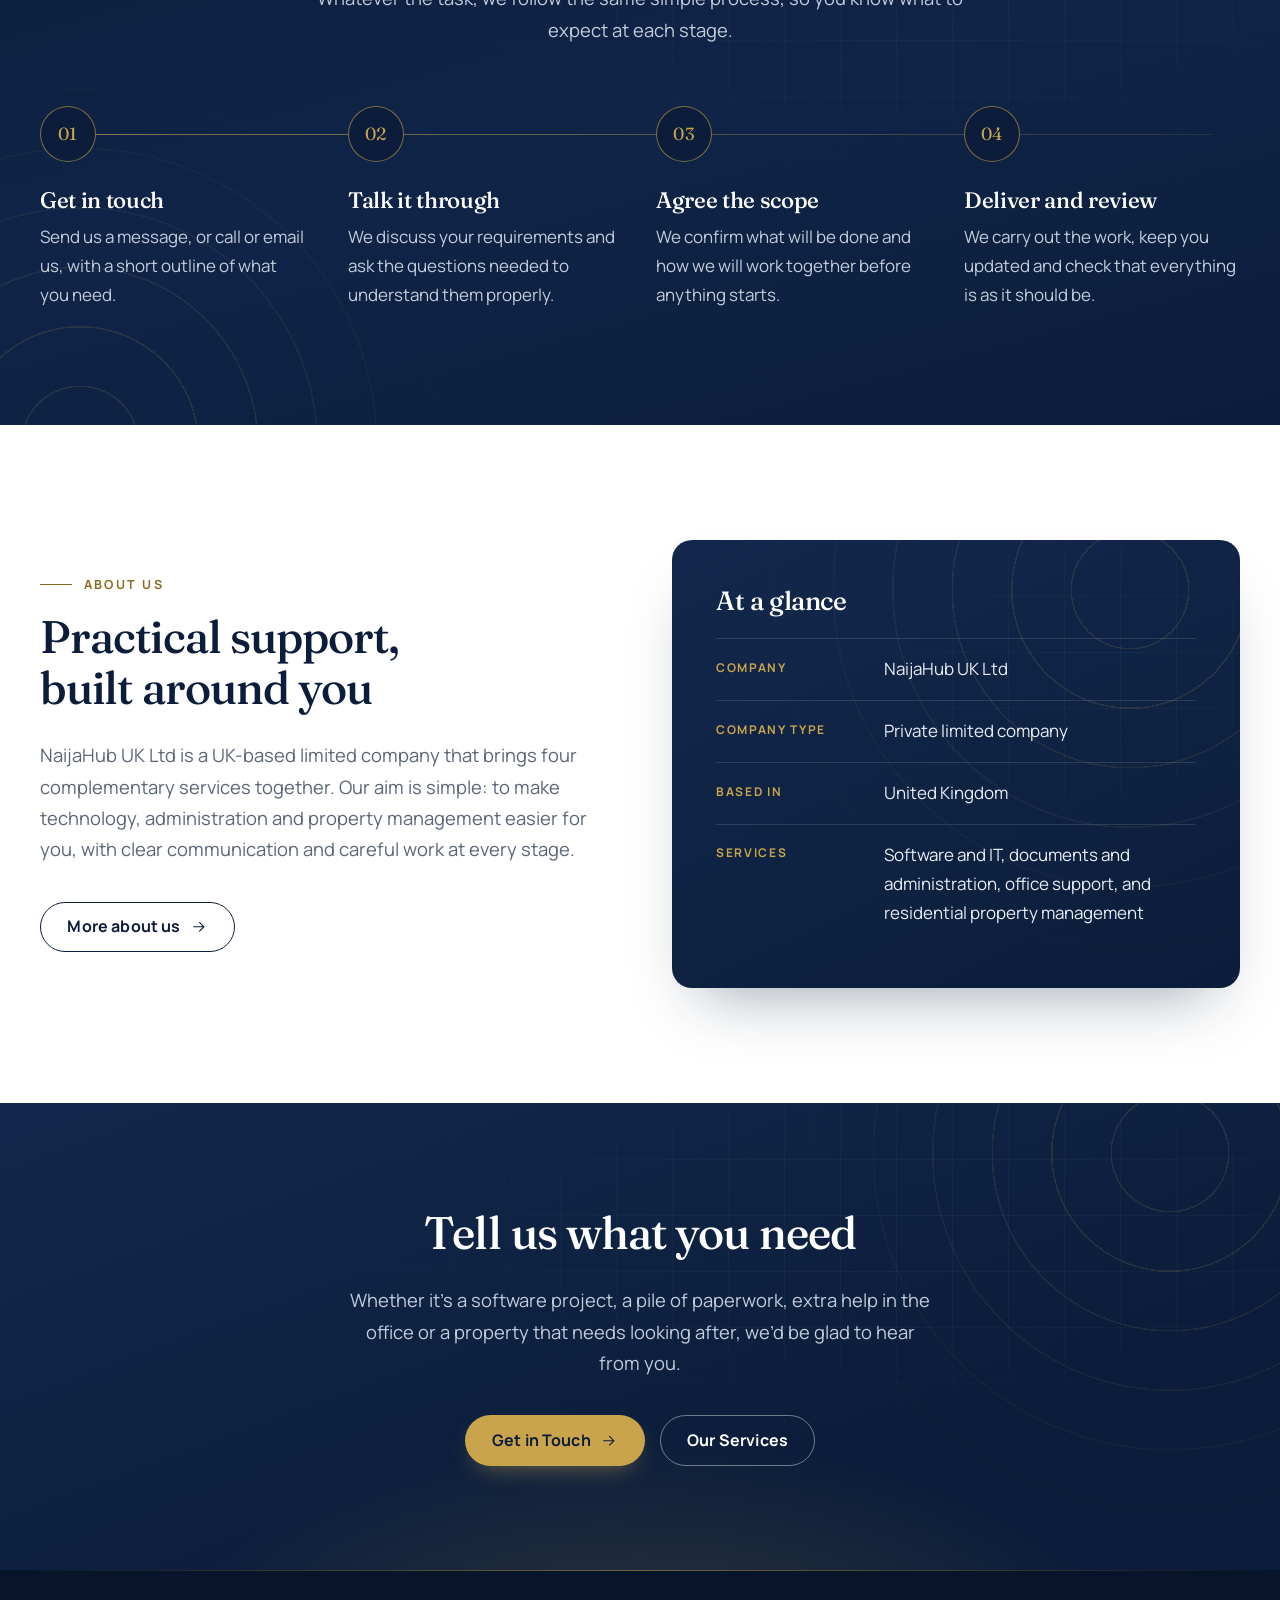
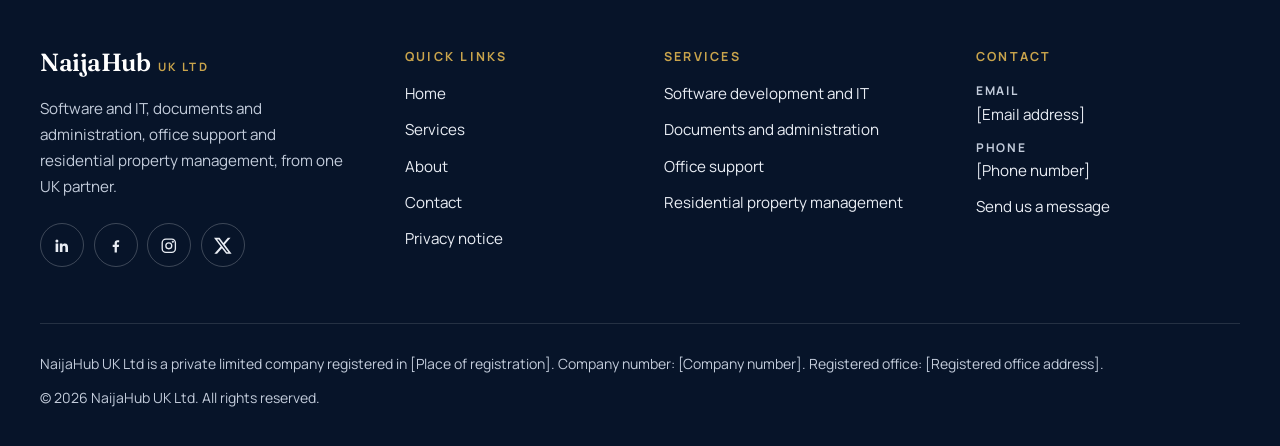
==== commit 85d157a9: "Replace site with new multi-page navy and gold design Co-Authored-By: Claude Opus 5.5 <noreply@anthr" ====
--- a/index.html
+++ b/index.html
@@ -1,147 +1,330 @@
-<!doctype html>
+<!DOCTYPE html>
 <html lang="en-GB">
 <head>
   <meta charset="utf-8">
   <meta name="viewport" content="width=device-width, initial-scale=1">
-  <title>NaijaHub UK Ltd | Software &amp; Support Services, Darlington</title>
-  <meta name="description" content="NaijaHub UK Ltd, based in Darlington, provides software development, document preparation and office support, and residents property management.">
+  <title>NaijaHub UK Ltd | Software, Administration and Property Management</title>
+  <meta name="description" content="Software development and IT solutions, document preparation and admin support, office support and residential property management from NaijaHub UK Ltd.">
   <link rel="canonical" href="https://naijahubukltd.shop/">
-  <meta property="og:title" content="NaijaHub UK Ltd">
-  <meta property="og:description" content="Software, document and property support services from Darlington.">
+  <meta name="theme-color" content="#0B1D3A">
   <meta property="og:type" content="website">
+  <meta property="og:site_name" content="NaijaHub UK Ltd">
+  <meta property="og:locale" content="en_GB">
+  <meta property="og:title" content="NaijaHub UK Ltd | Software, Administration and Property Management">
+  <meta property="og:description" content="Software development and IT solutions, document preparation and admin support, office support and residential property management from NaijaHub UK Ltd.">
   <meta property="og:url" content="https://naijahubukltd.shop/">
-  <meta name="theme-color" content="#14172b">
-  <link rel="icon" href="data:image/svg+xml,%3Csvg xmlns='http://www.w3.org/2000/svg' viewBox='0 0 64 64'%3E%3Crect width='64' height='64' rx='14' fill='%234338ca'/%3E%3Cpath d='M20 46V18l24 28V18' fill='none' stroke='%232dd4bf' stroke-width='6' stroke-linejoin='round' stroke-linecap='round'/%3E%3C/svg%3E">
-  <link rel="stylesheet" href="css/styles.css">
+  <meta name="twitter:card" content="summary">
+  <link rel="preconnect" href="https://fonts.googleapis.com">
+  <link rel="preconnect" href="https://fonts.gstatic.com" crossorigin>
+  <link rel="stylesheet" href="https://fonts.googleapis.com/css2?family=Fraunces:opsz,wght,SOFT,WONK@9..144,400..600,0..100,0..1&family=Manrope:wght@400..700&display=swap">
+  <link rel="stylesheet" href="assets/css/style.css">
+  <script>document.documentElement.classList.add('js');window.addEventListener('load',function(){if(!window.nhReady){document.documentElement.classList.remove('js');}});</script>
+  <script src="assets/js/main.js" defer></script>
+  <script type="application/ld+json">
+  {
+    "@context": "https://schema.org",
+    "@type": "Organization",
+    "name": "NaijaHub UK Ltd",
+    "legalName": "NaijaHub UK Ltd",
+    "url": "https://naijahubukltd.shop/",
+    "areaServed": {
+      "@type": "Country",
+      "name": "United Kingdom"
+    },
+    "hasOfferCatalog": {
+      "@type": "OfferCatalog",
+      "name": "Services",
+      "itemListElement": [
+        {
+          "@type": "Offer",
+          "itemOffered": {
+            "@type": "Service",
+            "name": "Software development and IT solutions",
+            "url": "https://naijahubukltd.shop/services.html#software-it"
+          }
+        },
+        {
+          "@type": "Offer",
+          "itemOffered": {
+            "@type": "Service",
+            "name": "Document preparation and administrative support",
+            "url": "https://naijahubukltd.shop/services.html#documents-admin"
+          }
+        },
+        {
+          "@type": "Offer",
+          "itemOffered": {
+            "@type": "Service",
+            "name": "Office support services",
+            "url": "https://naijahubukltd.shop/services.html#office-support"
+          }
+        },
+        {
+          "@type": "Offer",
+          "itemOffered": {
+            "@type": "Service",
+            "name": "Residential property management",
+            "url": "https://naijahubukltd.shop/services.html#property-management"
+          }
+        }
+      ]
+    }
+  }
+  </script>
 </head>
 <body>
-  <a class="skip" href="#main">Skip to content</a>
-
-  <header class="site-header">
-    <div class="wrap bar">
-      <a class="brand" href="#top" aria-label="NaijaHub UK Ltd, home"><span class="brand-mark">NH</span><span class="brand-text">NaijaHub <small>UK</small></span></a>
-      <button class="menu-btn" aria-expanded="false" aria-controls="nav" aria-label="Menu"><span></span><span></span><span></span></button>
-      <nav id="nav" class="nav" aria-label="Main">
-        <a href="#services">Services</a>
-        <a href="#how">How it works</a>
-        <a href="#faq">FAQ</a>
-        <a href="#contact" class="btn btn-small">Get in touch</a>
+  <a class="skip-link" href="#main">Skip to main content</a>
+
+  <header class="site-header" id="site-header">
+    <div class="container header-inner">
+      <a class="brand" href="index.html"><span class="brand__name">NaijaHub</span> <span class="brand__suffix">UK Ltd</span></a>
+      <button class="nav-toggle" type="button" aria-expanded="false" aria-controls="site-nav">
+        <span class="nav-toggle__bars" aria-hidden="true"></span>
+        <span class="visually-hidden">Menu</span>
+      </button>
+      <nav class="site-nav" id="site-nav" aria-label="Main">
+        <ul class="nav-list">
+          <li><a href="index.html" aria-current="page">Home</a></li>
+          <li><a href="services.html">Services</a></li>
+          <li><a href="about.html">About</a></li>
+          <li><a href="contact.html">Contact</a></li>
+        </ul>
+        <a class="btn btn--gold btn--sm nav-cta" href="contact.html">Get in Touch</a>
       </nav>
     </div>
   </header>
 
-  <main id="main">
-    <section class="hero" id="top">
-      <div class="wrap hero-grid">
-        <div>
-          <p class="eyebrow">Darlington &middot; UK</p>
-          <h1>Software and support services, in one place.</h1>
-          <p class="lead">NaijaHub UK Ltd develops software, prepares documents and supports offices, and provides residents property management. Based in Darlington.</p>
-          <div class="cta-row">
-            <a class="btn" href="#contact">Start a conversation</a>
-            <a class="btn btn-ghost" href="#services">Our services</a>
-          </div>
-        </div>
-        <div class="window" aria-label="Our services at a glance">
-          <div class="dots" aria-hidden="true"><i></i><i></i><i></i></div>
-          <ul>
-            <li><span>01</span>Software development<small>business and domestic</small></li>
-            <li><span>02</span>Document preparation<small>and specialised office support</small></li>
-            <li><span>03</span>Residents property management<small>support for residents</small></li>
-          </ul>
-        </div>
-      </div>
-    </section>
-
-    <section class="section" id="services">
-      <div class="wrap">
-        <h2>Services</h2>
-        <p class="section-intro">Three areas of work, each scoped around what you need and agreed with you before it starts.</p>
-        <div class="cards">
-          <article class="card"><span class="ico">&lt;/&gt;</span><h3>Software development</h3><p>Business and domestic software, built around what you actually need rather than a one-size-fits-all package.</p></article>
-          <article class="card"><span class="ico">Doc</span><h3>Document preparation &amp; office support</h3><p>Document preparation, copying and specialised office support, so the paperwork does not get in your way.</p></article>
-          <article class="card"><span class="ico">Res</span><h3>Residents property management</h3><p>Management support for residents&rsquo; property, agreed and explained in writing.</p></article>
-        </div>
-        <p class="note">Scope and availability vary. Get in touch to talk about yours.</p>
-      </div>
-    </section>
-
-    <section class="section dark" id="how">
-      <div class="wrap">
-        <h2>How it works</h2>
-        <ol class="steps">
-          <li><span class="num">1</span><div><h3>Tell us what you need</h3><p>Describe the task or problem and the service you are interested in.</p></div></li>
-          <li><span class="num">2</span><div><h3>We agree the scope</h3><p>We confirm what is involved, the timing and the cost in writing.</p></div></li>
-          <li><span class="num">3</span><div><h3>We deliver</h3><p>We carry out the agreed work and keep you updated.</p></div></li>
+  <main id="main" tabindex="-1">
+    <section class="hero decor on-navy" aria-labelledby="hero-title">
+      <div class="container hero__grid">
+        <div class="hero__content">
+          <p class="eyebrow">Business &amp; property support</p>
+          <h1 id="hero-title"><span class="hl">One UK partner</span> for technology, administration and property</h1>
+          <p class="hero__lead">NaijaHub UK Ltd brings together software development and IT solutions, document preparation and administrative support, office support services and residential property management, so businesses, landlords and individuals can get practical help from one point of contact.</p>
+          <div class="btn-row">
+            <a class="btn btn--gold" href="contact.html">Get in Touch <svg viewBox="0 0 24 24" fill="none" stroke="currentColor" stroke-width="1.5" stroke-linecap="round" stroke-linejoin="round" aria-hidden="true" focusable="false"><path d="M5 12h14M13 6l6 6-6 6"/></svg></a>
+            <a class="btn btn--outline" href="services.html">Our Services</a>
+          </div>
+        </div>
+        <div class="hero-visual" aria-hidden="true">
+          <div class="hv-glow"></div>
+          <div class="hv-ring"></div>
+          <div class="hv-ring hv-ring--inner"></div>
+          <div class="hv-slab"></div>
+          <div class="hv-card hv-card--1">
+            <div class="hv-card__head"><span class="hv-card__icon"><svg viewBox="0 0 24 24" fill="none" stroke="currentColor" stroke-width="1.5" stroke-linecap="round" stroke-linejoin="round" aria-hidden="true" focusable="false"><rect x="2.5" y="3.5" width="19" height="13" rx="2"/><path d="M8 20.5h8M12 16.5v4"/><path d="M10 7.5 7.5 10l2.5 2.5M14 7.5l2.5 2.5-2.5 2.5"/></svg></span><span class="hv-card__num">01</span></div>
+            <span class="hv-card__title">Software &amp; IT</span>
+            <span class="hv-card__bar"></span><span class="hv-card__bar"></span>
+          </div>
+          <div class="hv-card hv-card--2">
+            <div class="hv-card__head"><span class="hv-card__icon"><svg viewBox="0 0 24 24" fill="none" stroke="currentColor" stroke-width="1.5" stroke-linecap="round" stroke-linejoin="round" aria-hidden="true" focusable="false"><path d="M14 2.5H6.5a2 2 0 0 0-2 2v15a2 2 0 0 0 2 2h11a2 2 0 0 0 2-2V8z"/><path d="M14 2.5V8h5.5"/><path d="M8.5 13h7M8.5 16.5h5"/></svg></span><span class="hv-card__num">02</span></div>
+            <span class="hv-card__title">Documents &amp; Admin</span>
+            <span class="hv-card__bar"></span><span class="hv-card__bar"></span>
+          </div>
+          <div class="hv-card hv-card--3">
+            <div class="hv-card__head"><span class="hv-card__icon"><svg viewBox="0 0 24 24" fill="none" stroke="currentColor" stroke-width="1.5" stroke-linecap="round" stroke-linejoin="round" aria-hidden="true" focusable="false"><rect x="2.5" y="7" width="19" height="13.5" rx="2"/><path d="M8.5 7V5a2 2 0 0 1 2-2h3a2 2 0 0 1 2 2v2"/><path d="M2.5 12.5h19"/><path d="M10.5 12.5V14h3v-1.5"/></svg></span><span class="hv-card__num">03</span></div>
+            <span class="hv-card__title">Office Support</span>
+            <span class="hv-card__bar"></span><span class="hv-card__bar"></span>
+          </div>
+          <div class="hv-card hv-card--4">
+            <div class="hv-card__head"><span class="hv-card__icon"><svg viewBox="0 0 24 24" fill="none" stroke="currentColor" stroke-width="1.5" stroke-linecap="round" stroke-linejoin="round" aria-hidden="true" focusable="false"><path d="M3 10.5 12 3l9 7.5"/><path d="M5 9v11.5h14V9"/><path d="M10 20.5v-6h4v6"/></svg></span><span class="hv-card__num">04</span></div>
+            <span class="hv-card__title">Property Management</span>
+            <span class="hv-card__bar"></span><span class="hv-card__bar"></span>
+          </div>
+        </div>
+      </div>
+    </section>
+
+    <section class="trust" aria-label="At a glance">
+      <div class="container">
+        <ul class="trust__list">
+          <li class="trust__item"><span class="trust__icon"><svg viewBox="0 0 24 24" fill="none" stroke="currentColor" stroke-width="1.5" stroke-linecap="round" stroke-linejoin="round" aria-hidden="true" focusable="false"><path d="M3 9 12 4l9 5"/><path d="M5 10v8M9.67 10v8M14.33 10v8M19 10v8"/><path d="M3 20.5h18"/></svg></span>UK-based limited company</li>
+          <li class="trust__item"><span class="trust__icon"><svg viewBox="0 0 24 24" fill="none" stroke="currentColor" stroke-width="1.5" stroke-linecap="round" stroke-linejoin="round" aria-hidden="true" focusable="false"><path d="M12 3 2.5 8 12 13l9.5-5z"/><path d="m2.5 12.5 9.5 5 9.5-5"/><path d="m2.5 17 9.5 5 9.5-5"/></svg></span>Four complementary service areas</li>
+          <li class="trust__item"><span class="trust__icon"><svg viewBox="0 0 24 24" fill="none" stroke="currentColor" stroke-width="1.5" stroke-linecap="round" stroke-linejoin="round" aria-hidden="true" focusable="false"><path d="M20.5 11.5a8.5 8.5 0 0 1-12.4 7.55L3.5 20.5l1.45-4.4A8.5 8.5 0 1 1 20.5 11.5z"/></svg></span>One point of contact</li>
+          <li class="trust__item"><span class="trust__icon"><svg viewBox="0 0 24 24" fill="none" stroke="currentColor" stroke-width="1.5" stroke-linecap="round" stroke-linejoin="round" aria-hidden="true" focusable="false"><circle cx="9" cy="8" r="3.5"/><path d="M2.5 20a6.5 6.5 0 0 1 13 0"/><path d="M16 4.6a3.5 3.5 0 0 1 0 6.8"/><path d="M18.5 14.2a6.5 6.5 0 0 1 3 5.8"/></svg></span>For businesses, landlords and individuals</li>
+        </ul>
+      </div>
+    </section>
+
+    <section class="section" aria-labelledby="services-title">
+      <div class="container">
+        <div class="section-head reveal">
+          <p class="eyebrow">What we do</p>
+          <h2 id="services-title">Four services, one point of contact</h2>
+          <p class="section-intro">Practical, professional support for technology, paperwork, the office and residential property. Choose a service to find out more.</p>
+        </div>
+        <div class="card-grid stagger">
+          <article class="service-card reveal">
+            <div class="service-card__top"><span class="icon-badge"><svg viewBox="0 0 24 24" fill="none" stroke="currentColor" stroke-width="1.5" stroke-linecap="round" stroke-linejoin="round" aria-hidden="true" focusable="false"><rect x="2.5" y="3.5" width="19" height="13" rx="2"/><path d="M8 20.5h8M12 16.5v4"/><path d="M10 7.5 7.5 10l2.5 2.5M14 7.5l2.5 2.5-2.5 2.5"/></svg></span><span class="service-card__num" aria-hidden="true">01</span></div>
+            <h3><a class="card-link" href="services.html#software-it">Software development and IT solutions</a></h3>
+            <p>Websites, bespoke software and everyday IT support, designed around the way you work.</p>
+            <span class="service-card__more" aria-hidden="true">Explore service <svg viewBox="0 0 24 24" fill="none" stroke="currentColor" stroke-width="1.5" stroke-linecap="round" stroke-linejoin="round" aria-hidden="true" focusable="false"><path d="M5 12h14M13 6l6 6-6 6"/></svg></span>
+          </article>
+          <article class="service-card reveal">
+            <div class="service-card__top"><span class="icon-badge"><svg viewBox="0 0 24 24" fill="none" stroke="currentColor" stroke-width="1.5" stroke-linecap="round" stroke-linejoin="round" aria-hidden="true" focusable="false"><path d="M14 2.5H6.5a2 2 0 0 0-2 2v15a2 2 0 0 0 2 2h11a2 2 0 0 0 2-2V8z"/><path d="M14 2.5V8h5.5"/><path d="M8.5 13h7M8.5 16.5h5"/></svg></span><span class="service-card__num" aria-hidden="true">02</span></div>
+            <h3><a class="card-link" href="services.html#documents-admin">Document preparation and administrative support</a></h3>
+            <p>Accurate, well-presented documents and help with the routine admin that takes up your time.</p>
+            <span class="service-card__more" aria-hidden="true">Explore service <svg viewBox="0 0 24 24" fill="none" stroke="currentColor" stroke-width="1.5" stroke-linecap="round" stroke-linejoin="round" aria-hidden="true" focusable="false"><path d="M5 12h14M13 6l6 6-6 6"/></svg></span>
+          </article>
+          <article class="service-card reveal">
+            <div class="service-card__top"><span class="icon-badge"><svg viewBox="0 0 24 24" fill="none" stroke="currentColor" stroke-width="1.5" stroke-linecap="round" stroke-linejoin="round" aria-hidden="true" focusable="false"><rect x="2.5" y="7" width="19" height="13.5" rx="2"/><path d="M8.5 7V5a2 2 0 0 1 2-2h3a2 2 0 0 1 2 2v2"/><path d="M2.5 12.5h19"/><path d="M10.5 12.5V14h3v-1.5"/></svg></span><span class="service-card__num" aria-hidden="true">03</span></div>
+            <h3><a class="card-link" href="services.html#office-support">Office support services</a></h3>
+            <p>Flexible help with the day-to-day tasks that keep an office organised and running smoothly.</p>
+            <span class="service-card__more" aria-hidden="true">Explore service <svg viewBox="0 0 24 24" fill="none" stroke="currentColor" stroke-width="1.5" stroke-linecap="round" stroke-linejoin="round" aria-hidden="true" focusable="false"><path d="M5 12h14M13 6l6 6-6 6"/></svg></span>
+          </article>
+          <article class="service-card reveal">
+            <div class="service-card__top"><span class="icon-badge"><svg viewBox="0 0 24 24" fill="none" stroke="currentColor" stroke-width="1.5" stroke-linecap="round" stroke-linejoin="round" aria-hidden="true" focusable="false"><path d="M3 10.5 12 3l9 7.5"/><path d="M5 9v11.5h14V9"/><path d="M10 20.5v-6h4v6"/></svg></span><span class="service-card__num" aria-hidden="true">04</span></div>
+            <h3><a class="card-link" href="services.html#property-management">Residential property management</a></h3>
+            <p>Day-to-day management of residential property on behalf of landlords and property owners.</p>
+            <span class="service-card__more" aria-hidden="true">Explore service <svg viewBox="0 0 24 24" fill="none" stroke="currentColor" stroke-width="1.5" stroke-linecap="round" stroke-linejoin="round" aria-hidden="true" focusable="false"><path d="M5 12h14M13 6l6 6-6 6"/></svg></span>
+          </article>
+        </div>
+      </div>
+    </section>
+
+    <section class="section section--ivory" aria-labelledby="approach-title">
+      <div class="container split">
+        <div class="split__sticky reveal">
+          <p class="eyebrow">Why work with us</p>
+          <h2 id="approach-title">A considered, practical approach</h2>
+          <p class="section-intro">We keep things straightforward: understand what you need, agree a sensible way forward and do the work properly. The same principles apply whichever service you use.</p>
+          <a class="text-link" href="about.html">Read about our values <svg viewBox="0 0 24 24" fill="none" stroke="currentColor" stroke-width="1.5" stroke-linecap="round" stroke-linejoin="round" aria-hidden="true" focusable="false"><path d="M5 12h14M13 6l6 6-6 6"/></svg></a>
+        </div>
+        <div class="feature-grid stagger">
+          <div class="feature reveal">
+            <span class="feature__icon"><svg viewBox="0 0 24 24" fill="none" stroke="currentColor" stroke-width="1.5" stroke-linecap="round" stroke-linejoin="round" aria-hidden="true" focusable="false"><path d="M21 15a2 2 0 0 1-2 2H7l-4 4V5a2 2 0 0 1 2-2h14a2 2 0 0 1 2 2z"/><path d="M7.5 8.5h9M7.5 12h6"/></svg></span>
+            <h3>Clear communication</h3>
+            <p>Plain English, without jargon. We explain what is involved and keep you informed as the work progresses.</p>
+          </div>
+          <div class="feature reveal">
+            <span class="feature__icon"><svg viewBox="0 0 24 24" fill="none" stroke="currentColor" stroke-width="1.5" stroke-linecap="round" stroke-linejoin="round" aria-hidden="true" focusable="false"><path d="M14.7 6.3a1 1 0 0 0 0 1.4l1.6 1.6a1 1 0 0 0 1.4 0l3.77-3.77a6 6 0 0 1-7.94 7.94l-6.91 6.91a2.12 2.12 0 0 1-3-3l6.91-6.91a6 6 0 0 1 7.94-7.94l-3.76 3.76z"/></svg></span>
+            <h3>Practical solutions</h3>
+            <p>We recommend what suits your situation, rather than the most complicated option.</p>
+          </div>
+          <div class="feature reveal">
+            <span class="feature__icon"><svg viewBox="0 0 24 24" fill="none" stroke="currentColor" stroke-width="1.5" stroke-linecap="round" stroke-linejoin="round" aria-hidden="true" focusable="false"><rect x="4" y="10.5" width="16" height="10.5" rx="2"/><path d="M8 10.5V7a4 4 0 0 1 8 0v3.5"/></svg></span>
+            <h3>Care and discretion</h3>
+            <p>Your information, documents and property are handled carefully and with discretion.</p>
+          </div>
+          <div class="feature reveal">
+            <span class="feature__icon"><svg viewBox="0 0 24 24" fill="none" stroke="currentColor" stroke-width="1.5" stroke-linecap="round" stroke-linejoin="round" aria-hidden="true" focusable="false"><path d="M10 13a5 5 0 0 0 7.54.54l3-3a5 5 0 0 0-7.07-7.07l-1.72 1.71"/><path d="M14 11a5 5 0 0 0-7.54-.54l-3 3a5 5 0 0 0 7.07 7.07l1.71-1.71"/></svg></span>
+            <h3>Joined-up support</h3>
+            <p>Technology, paperwork, office support and property under one roof means fewer providers to coordinate.</p>
+          </div>
+        </div>
+      </div>
+    </section>
+
+    <section class="section section--navy decor decor--low on-navy" aria-labelledby="process-title">
+      <div class="container">
+        <div class="section-head section-head--center reveal">
+          <p class="eyebrow">How we work</p>
+          <h2 id="process-title">Four clear steps from first message to finished work</h2>
+          <p class="section-intro">Whatever the task, we follow the same simple process, so you know what to expect at each stage.</p>
+        </div>
+        <ol class="steps stagger">
+          <li class="step reveal">
+            <span class="step__num" aria-hidden="true">01</span>
+            <h3>Get in touch</h3>
+            <p>Send us a message, or call or email us, with a short outline of what you need.</p>
+          </li>
+          <li class="step reveal">
+            <span class="step__num" aria-hidden="true">02</span>
+            <h3>Talk it through</h3>
+            <p>We discuss your requirements and ask the questions needed to understand them properly.</p>
+          </li>
+          <li class="step reveal">
+            <span class="step__num" aria-hidden="true">03</span>
+            <h3>Agree the scope</h3>
+            <p>We confirm what will be done and how we will work together before anything starts.</p>
+          </li>
+          <li class="step reveal">
+            <span class="step__num" aria-hidden="true">04</span>
+            <h3>Deliver and review</h3>
+            <p>We carry out the work, keep you updated and check that everything is as it should be.</p>
+          </li>
         </ol>
       </div>
     </section>
 
-    <section class="section" id="why">
-      <div class="wrap">
-        <h2>Why NaijaHub UK</h2>
-        <div class="trio">
-          <div><h3>Clear scope</h3><p>You know what is included and what it costs before work begins.</p></div>
-          <div><h3>Plain language</h3><p>Straightforward explanations, whether it is software, paperwork or property.</p></div>
-          <div><h3>A registered UK company</h3><p>Registered at Companies House, with our details on every page.</p></div>
-        </div>
-      </div>
-    </section>
-
-    <section class="section alt" id="faq">
-      <div class="wrap narrow">
-        <h2>Questions</h2>
-        <details><summary>Who are NaijaHub UK Ltd?</summary><p>A private limited company registered in England and Wales (company number 16889705), incorporated on 3 December 2025, with its registered office in Darlington.</p></details>
-        <details><summary>What services do you offer?</summary><p>Our registered activities are software development for business and domestic use, document preparation and specialised office support, and residents property management.</p></details>
-        <details><summary>How do I get started?</summary><p>Send us a short message using the form below, or email us. We will reply to talk through what you need.</p></details>
-        <details><summary>How is pricing decided?</summary><p>It depends on the scope. We agree the cost with you in writing before any work begins.</p></details>
-      </div>
-    </section>
-
-    <section class="section" id="contact">
-      <div class="wrap contact-grid">
-        <div>
-          <h2>Get in touch</h2>
-          <p class="section-intro">Tell us what you need and we will come back to you.</p>
-          <address>
-            <strong>NaijaHub UK Ltd</strong><br>
-            12 Locomotive Street<br>Darlington<br>DL1 2QF<br><br>
-            Email: <em>to be confirmed by the business</em>
-          </address>
-        </div>
-        <form id="enquiry" class="form" novalidate>
-          <label>Your name<input name="name" type="text" autocomplete="name" required></label>
-          <label>Your email<input name="email" type="email" autocomplete="email" required></label>
-          <label>Which service?
-            <select name="topic">
-              <option>Software development</option>
-              <option>Document preparation / office support</option>
-              <option>Residents property management</option>
-              <option>Something else</option>
-            </select>
-          </label>
-          <label>Details<textarea name="message" rows="5" required></textarea></label>
-          <button class="btn" type="submit">Send enquiry</button>
-          <p class="form-status" role="status" aria-live="polite"></p>
-        </form>
+    <section class="section" aria-labelledby="about-title">
+      <div class="container split split--even split--center">
+        <div class="reveal">
+          <p class="eyebrow">About us</p>
+          <h2 id="about-title">Practical support, built around you</h2>
+          <p class="section-intro">NaijaHub UK Ltd is a UK-based limited company that brings four complementary services together. Our aim is simple: to make technology, administration and property management easier for you, with clear communication and careful work at every stage.</p>
+          <div class="btn-row">
+            <a class="btn btn--ghost" href="about.html">More about us <svg viewBox="0 0 24 24" fill="none" stroke="currentColor" stroke-width="1.5" stroke-linecap="round" stroke-linejoin="round" aria-hidden="true" focusable="false"><path d="M5 12h14M13 6l6 6-6 6"/></svg></a>
+          </div>
+        </div>
+        <div class="glance decor on-navy reveal">
+          <h3 class="glance__title">At a glance</h3>
+          <dl class="glance__list">
+            <div><dt>Company</dt><dd>NaijaHub UK Ltd</dd></div>
+            <div><dt>Company type</dt><dd>Private limited company</dd></div>
+            <div><dt>Based in</dt><dd>United Kingdom</dd></div>
+            <div><dt>Services</dt><dd>Software and IT, documents and administration, office support, and residential property management</dd></div>
+          </dl>
+        </div>
+      </div>
+    </section>
+
+    <section class="cta-band decor on-navy" aria-labelledby="cta-title">
+      <div class="container cta-band__inner reveal">
+        <h2 id="cta-title">Tell us what you need</h2>
+        <p>Whether it’s a software project, a pile of paperwork, extra help in the office or a property that needs looking after, we’d be glad to hear from you.</p>
+        <div class="btn-row btn-row--center">
+          <a class="btn btn--gold" href="contact.html">Get in Touch <svg viewBox="0 0 24 24" fill="none" stroke="currentColor" stroke-width="1.5" stroke-linecap="round" stroke-linejoin="round" aria-hidden="true" focusable="false"><path d="M5 12h14M13 6l6 6-6 6"/></svg></a>
+          <a class="btn btn--outline" href="services.html">Our Services</a>
+        </div>
       </div>
     </section>
   </main>
 
-  <footer class="site-footer">
-    <div class="wrap foot-grid">
-      <div>
-        <strong>NaijaHub UK Ltd</strong>
-        <p>Registered in England and Wales, company number 16889705.<br>Registered office: 12 Locomotive Street, Darlington, England, DL1 2QF.</p>
-      </div>
-      <div class="foot-links">
-        <a href="privacy.html">Privacy &amp; cookies</a>
-        <a href="https://find-and-update.company-information.service.gov.uk/company/16889705" rel="noopener" target="_blank">Companies House record</a>
+  <footer class="site-footer on-navy">
+    <div class="container footer-grid">
+      <div class="footer-brand">
+        <a class="brand" href="index.html"><span class="brand__name">NaijaHub</span> <span class="brand__suffix">UK Ltd</span></a>
+        <p class="footer-tagline">Software and IT, documents and administration, office support and residential property management, from one UK partner.</p>
+        <ul class="social-list" aria-label="NaijaHub UK Ltd on social media">
+          <li><a href="[LinkedIn URL]" target="_blank" rel="noopener noreferrer" aria-label="LinkedIn (opens in a new tab)"><svg viewBox="0 0 24 24" fill="currentColor" aria-hidden="true" focusable="false"><path d="M20.45 20.45h-3.55v-5.57c0-1.33-.03-3.04-1.85-3.04-1.85 0-2.14 1.45-2.14 2.94v5.67H9.35V9h3.41v1.56h.05c.48-.9 1.64-1.85 3.37-1.85 3.6 0 4.27 2.37 4.27 5.46v6.28zM5.34 7.43a2.06 2.06 0 1 1 0-4.13 2.06 2.06 0 0 1 0 4.13zM7.12 20.45H3.56V9h3.56v11.45z"/></svg></a></li>
+          <li><a href="[Facebook URL]" target="_blank" rel="noopener noreferrer" aria-label="Facebook (opens in a new tab)"><svg viewBox="0 0 24 24" fill="currentColor" aria-hidden="true" focusable="false"><path d="M13.5 21v-7.5h2.6l.4-3h-3V8.6c0-.87.25-1.46 1.5-1.46h1.6V4.46a21 21 0 0 0-2.33-.12c-2.3 0-3.87 1.4-3.87 3.98v2.18H7.8v3h2.6V21h3.1z"/></svg></a></li>
+          <li><a href="[Instagram URL]" target="_blank" rel="noopener noreferrer" aria-label="Instagram (opens in a new tab)"><svg viewBox="0 0 24 24" fill="none" stroke="currentColor" stroke-width="1.8" stroke-linecap="round" stroke-linejoin="round" aria-hidden="true" focusable="false"><rect x="3" y="3" width="18" height="18" rx="5"/><circle cx="12" cy="12" r="4"/><circle cx="17.5" cy="6.5" r="0.6" fill="currentColor"/></svg></a></li>
+          <li><a href="[X URL]" target="_blank" rel="noopener noreferrer" aria-label="X, formerly Twitter (opens in a new tab)"><svg viewBox="0 0 24 24" fill="currentColor" aria-hidden="true" focusable="false"><path d="M18.9 1.15h3.68l-8.04 9.19L24 22.85h-7.41l-5.8-7.58-6.64 7.58H.47l8.6-9.83L0 1.15h7.59l5.24 6.93zM17.61 20.64h2.04L6.49 3.24H4.3z"/></svg></a></li>
+        </ul>
+      </div>
+      <nav class="footer-col" aria-labelledby="footer-quick-links">
+        <h2 class="footer-title" id="footer-quick-links">Quick links</h2>
+        <ul class="footer-links">
+          <li><a href="index.html">Home</a></li>
+          <li><a href="services.html">Services</a></li>
+          <li><a href="about.html">About</a></li>
+          <li><a href="contact.html">Contact</a></li>
+          <li><a href="privacy.html">Privacy notice</a></li>
+        </ul>
+      </nav>
+      <nav class="footer-col" aria-labelledby="footer-services">
+        <h2 class="footer-title" id="footer-services">Services</h2>
+        <ul class="footer-links">
+          <li><a href="services.html#software-it">Software development and IT</a></li>
+          <li><a href="services.html#documents-admin">Documents and administration</a></li>
+          <li><a href="services.html#office-support">Office support</a></li>
+          <li><a href="services.html#property-management">Residential property management</a></li>
+        </ul>
+      </nav>
+      <div class="footer-col">
+        <h2 class="footer-title">Contact</h2>
+        <ul class="footer-links">
+          <li><span class="footer-contact__label">Email</span><a href="mailto:[Email address]">[Email address]</a></li>
+          <li><span class="footer-contact__label">Phone</span><a href="tel:[Phone number]">[Phone number]</a></li>
+          <li><a href="contact.html">Send us a message</a></li>
+        </ul>
       </div>
     </div>
-    <div class="wrap copy">&copy; <span id="year">2026</span> NaijaHub UK Ltd. All rights reserved.</div>
+    <div class="container footer-bottom">
+      <p>NaijaHub UK Ltd is a private limited company registered in [Place of registration]. Company number: [Company number]. Registered office: [Registered office address].</p>
+      <p>&copy; <span data-year>2026</span> NaijaHub UK Ltd. All rights reserved.</p>
+    </div>
   </footer>
-
-  <script src="js/main.js"></script>
 </body>
 </html>
--- a/assets/css/style.css
+++ b/assets/css/style.css
@@ -0,0 +1,1007 @@
+/* ==========================================================================
+   NaijaHub UK Ltd: main stylesheet
+   Plain CSS with no build step. Colours, fonts and spacing are set as
+   custom properties in :root (section 1) so they can be changed in one place.
+   ========================================================================== */
+
+/* 1. Design tokens
+   ========================================================================== */
+:root {
+  /* Navy: the primary brand colour */
+  --navy-950: #071429;     /* footer (deepest navy) */
+  --navy-900: #0B1D3A;     /* deep navy: header, hero, navy sections */
+  --navy-800: #12284C;     /* mid navy: cards and panels on navy */
+  --navy-700: #1C3762;     /* hover states on navy */
+
+  /* Light surfaces */
+  --white: #FFFFFF;
+  --ivory: #F8F6F1;        /* warm ivory: alternating sections */
+
+  /* Gold accent */
+  --gold: #C9A44C;         /* gold: use on navy only (text, icons, buttons) */
+  --gold-light: #DDBF74;   /* lighter gold: hover state on navy */
+  --gold-dark: #8A6A1F;    /* dark gold: small text and icons on light backgrounds */
+
+  /* Text */
+  --ink: #0B1D3A;          /* headings on light backgrounds */
+  --text: #3A4558;         /* body copy on light backgrounds */
+  --muted: #5B6578;        /* secondary copy on light backgrounds */
+  --on-navy: #E9EDF4;      /* main copy on navy */
+  --on-navy-soft: #C3CCDB; /* secondary copy on navy */
+
+  /* Lines and states */
+  --line: #E4DFD4;                        /* hairlines on light backgrounds */
+  --line-navy: rgba(255, 255, 255, 0.12); /* hairlines on navy */
+  --field-border: #7D879A;                /* form field borders (3:1 on white) */
+  --error: #B42318;                       /* form errors */
+
+  /* Typography */
+  --font-serif: "Fraunces", Georgia, "Times New Roman", serif;
+  --font-sans: "Manrope", system-ui, -apple-system, "Segoe UI", Roboto, Arial, sans-serif;
+
+  /* Layout and effects */
+  --container: 1200px;
+  --gutter: clamp(1.25rem, 4vw, 2rem);
+  --header-h: 68px;
+  --radius: 12px;
+  --radius-lg: 20px;
+  --shadow-sm: 0 1px 2px rgba(11, 29, 58, 0.05), 0 8px 18px -10px rgba(11, 29, 58, 0.14);
+  --shadow-md: 0 20px 40px -24px rgba(11, 29, 58, 0.32);
+  --shadow-lg: 0 32px 60px -28px rgba(11, 29, 58, 0.4);
+  --ease: cubic-bezier(0.22, 1, 0.36, 1);
+
+  --focus-ring: var(--gold-dark); /* becomes gold inside navy areas */
+  --hero-offset: 0px;             /* room for the fixed header (set when JS runs) */
+}
+
+@media (min-width: 960px) {
+  :root { --header-h: 78px; }
+}
+
+html.js { --hero-offset: var(--header-h); }
+
+/* 2. Base
+   ========================================================================== */
+*, *::before, *::after { box-sizing: border-box; }
+
+html {
+  -webkit-text-size-adjust: 100%;
+  text-size-adjust: 100%;
+  scroll-behavior: smooth;
+  scroll-padding-top: calc(var(--header-h) + 1rem);
+}
+
+body {
+  margin: 0;
+  min-width: 320px;
+  overflow-x: clip;
+  font-family: var(--font-sans);
+  font-size: clamp(1rem, 0.97rem + 0.15vw, 1.0625rem);
+  line-height: 1.7;
+  color: var(--text);
+  background: var(--white);
+  -webkit-font-smoothing: antialiased;
+  -moz-osx-font-smoothing: grayscale;
+}
+
+html.nav-open,
+html.nav-open body { overflow: hidden; }
+
+[hidden] { display: none !important; }
+
+h1, h2, h3, h4 {
+  margin: 0 0 0.6em;
+  font-family: var(--font-serif);
+  font-weight: 500;
+  font-variation-settings: "SOFT" 0, "WONK" 0;
+  line-height: 1.15;
+  letter-spacing: -0.015em;
+  color: var(--ink);
+  text-wrap: balance;
+}
+h1 { font-size: clamp(2.35rem, 1.6rem + 3.3vw, 4.15rem); line-height: 1.06; letter-spacing: -0.025em; }
+h2 { font-size: clamp(1.85rem, 1.4rem + 1.9vw, 2.85rem); line-height: 1.12; letter-spacing: -0.02em; }
+h3 { font-size: clamp(1.2rem, 1.12rem + 0.4vw, 1.4rem); line-height: 1.3; }
+
+p { margin: 0 0 1.1em; text-wrap: pretty; }
+p:last-child { margin-bottom: 0; }
+ul, ol { margin: 0; }
+svg { display: block; flex: none; }
+strong { font-weight: 700; color: var(--ink); }
+
+a {
+  color: var(--ink);
+  text-decoration-color: var(--gold-dark);
+  text-decoration-thickness: 1px;
+  text-underline-offset: 0.22em;
+  transition: color 0.25s var(--ease), text-decoration-color 0.25s var(--ease);
+}
+:where(a):hover { color: var(--gold-dark); }
+
+::selection { background: rgba(201, 164, 76, 0.35); color: var(--ink); }
+
+:focus-visible { outline: 3px solid var(--focus-ring); outline-offset: 3px; }
+#main:focus { outline: none; }
+
+/* Navy areas: light text, gold accents and a gold focus ring */
+.on-navy { --focus-ring: var(--gold); color: var(--on-navy); }
+.on-navy h1, .on-navy h2, .on-navy h3 { color: var(--white); }
+.on-navy strong { color: var(--white); }
+:where(.on-navy) a { color: var(--white); text-decoration-color: var(--gold); }
+:where(.on-navy a):hover { color: var(--gold); }
+
+/* 3. Layout helpers
+   ========================================================================== */
+.container { width: min(100% - 2 * var(--gutter), var(--container)); margin-inline: auto; }
+
+.visually-hidden {
+  position: absolute !important;
+  width: 1px; height: 1px;
+  margin: -1px; padding: 0;
+  overflow: hidden;
+  clip: rect(0 0 0 0);
+  clip-path: inset(50%);
+  white-space: nowrap;
+  border: 0;
+}
+
+.skip-link {
+  position: absolute; left: 1rem; top: -200px; z-index: 1000;
+  padding: 0.8rem 1.2rem;
+  border-radius: 8px;
+  background: var(--gold);
+  color: var(--navy-900);
+  font-weight: 700;
+  text-decoration: none;
+  --focus-ring: var(--navy-900);
+}
+.skip-link:focus { top: 1rem; }
+
+.section { padding-block: clamp(4.5rem, 9vw, 7.5rem); }
+.section--ivory { background: var(--ivory); }
+.section--navy { background: linear-gradient(165deg, var(--navy-900) 0%, #0F2447 55%, var(--navy-900) 100%); }
+
+.split { display: grid; gap: clamp(2.5rem, 5vw, 4.5rem); }
+@media (min-width: 1024px) {
+  .split { grid-template-columns: minmax(0, 5fr) minmax(0, 7fr); align-items: start; }
+  .split--even { grid-template-columns: repeat(2, minmax(0, 1fr)); }
+  .split--center { align-items: center; }
+  .split__sticky { position: sticky; top: calc(var(--header-h) + 2rem); }
+}
+
+/* Decorative background for navy areas: faint grid plus concentric gold arcs (CSS only) */
+.decor { position: relative; isolation: isolate; overflow: hidden; }
+.decor::before {
+  content: "";
+  position: absolute; inset: 0; z-index: -1;
+  pointer-events: none;
+  background-image:
+    linear-gradient(rgba(255, 255, 255, 0.045) 1px, transparent 1px),
+    linear-gradient(90deg, rgba(255, 255, 255, 0.045) 1px, transparent 1px);
+  background-size: 56px 56px;
+  -webkit-mask-image: radial-gradient(ellipse 75% 70% at 72% 28%, #000 0%, transparent 70%);
+  mask-image: radial-gradient(ellipse 75% 70% at 72% 28%, #000 0%, transparent 70%);
+}
+.decor::after {
+  content: "";
+  position: absolute; z-index: -1;
+  width: 820px; height: 820px;
+  right: -300px; top: -360px;
+  border-radius: 50%;
+  pointer-events: none;
+  background: repeating-radial-gradient(circle, transparent 0 58px, rgba(201, 164, 76, 0.14) 58px 59.5px);
+  -webkit-mask-image: radial-gradient(circle, #000 20%, transparent 68%);
+  mask-image: radial-gradient(circle, #000 20%, transparent 68%);
+}
+.decor--low::after { top: auto; right: auto; bottom: -430px; left: -330px; }
+
+/* 4. Typography components
+   ========================================================================== */
+.eyebrow {
+  display: flex; align-items: center; gap: 0.75rem;
+  margin: 0 0 1.1rem;
+  font-family: var(--font-sans);
+  font-size: 0.78rem;
+  font-weight: 700;
+  letter-spacing: 0.18em;
+  line-height: 1.4;
+  text-transform: uppercase;
+  color: var(--gold-dark);
+}
+.eyebrow::before { content: ""; flex: none; width: 2rem; height: 1px; background: currentColor; }
+.on-navy .eyebrow { color: var(--gold); }
+
+.section-head { max-width: 46rem; margin-bottom: clamp(2.5rem, 5vw, 3.75rem); }
+.section-head--center { margin-inline: auto; text-align: center; }
+.section-head--center .eyebrow { justify-content: center; }
+.section-head--center .eyebrow::after { content: ""; flex: none; width: 2rem; height: 1px; background: currentColor; }
+.section-intro { max-width: 62ch; font-size: clamp(1.05rem, 1rem + 0.25vw, 1.15rem); color: var(--muted); }
+.section-head--center .section-intro { margin-inline: auto; }
+.on-navy .section-intro { color: var(--on-navy-soft); }
+
+.text-link {
+  display: inline-flex; align-items: center; gap: 0.5rem;
+  margin-top: 1.75rem;
+  padding-bottom: 0.2rem;
+  border-bottom: 1px solid var(--gold-dark);
+  color: var(--ink);
+  font-weight: 700;
+  text-decoration: none;
+}
+.text-link svg { width: 1.1em; height: 1.1em; transition: transform 0.3s var(--ease); }
+.text-link:hover svg { transform: translateX(4px); }
+
+/* 5. Buttons
+   ========================================================================== */
+.btn {
+  display: inline-flex; align-items: center; justify-content: center; gap: 0.6rem;
+  min-height: 3.15rem;
+  padding: 0.8rem 1.65rem;
+  border: 1px solid transparent;
+  border-radius: 999px;
+  font-family: var(--font-sans);
+  font-size: 1rem;
+  font-weight: 700;
+  line-height: 1.2;
+  letter-spacing: 0.01em;
+  text-align: center;
+  text-decoration: none;
+  cursor: pointer;
+  transition: background-color 0.3s var(--ease), color 0.3s var(--ease), border-color 0.3s var(--ease), transform 0.3s var(--ease), box-shadow 0.3s var(--ease);
+}
+.btn svg { width: 1.1em; height: 1.1em; transition: transform 0.3s var(--ease); }
+.btn:hover svg { transform: translateX(3px); }
+.btn--sm { min-height: 2.75rem; padding: 0.6rem 1.3rem; font-size: 0.95rem; }
+
+.btn--gold { background: var(--gold); color: var(--navy-900); box-shadow: 0 10px 26px -12px rgba(201, 164, 76, 0.65); }
+.btn--gold:hover { background: var(--gold-light); color: var(--navy-900); transform: translateY(-2px); }
+.btn--outline { border-color: rgba(255, 255, 255, 0.42); color: var(--white); }
+.btn--outline:hover { border-color: var(--gold); color: var(--gold); transform: translateY(-2px); }
+.btn--navy { background: var(--navy-900); color: var(--white); box-shadow: 0 12px 26px -14px rgba(11, 29, 58, 0.7); }
+.btn--navy:hover { background: var(--navy-700); color: var(--white); transform: translateY(-2px); }
+.btn--ghost { border-color: var(--navy-900); color: var(--navy-900); }
+.btn--ghost:hover { background: var(--navy-900); color: var(--white); transform: translateY(-2px); }
+
+.btn-row { display: flex; flex-wrap: wrap; gap: 0.9rem; margin-top: 2.25rem; }
+.btn-row--center { justify-content: center; }
+@media (max-width: 479.98px) {
+  .btn-row .btn { flex: 1 1 100%; }
+}
+
+.btn .spinner {
+  display: none;
+  width: 1.05em; height: 1.05em;
+  border: 2px solid currentColor;
+  border-right-color: transparent;
+  border-radius: 50%;
+  animation: spin 0.8s linear infinite;
+}
+.btn.is-loading { cursor: progress; opacity: 0.9; }
+.btn.is-loading .spinner { display: inline-block; }
+
+/* 6. Header and navigation
+   ========================================================================== */
+.site-header {
+  position: sticky; top: 0; z-index: 100;
+  background: rgba(11, 29, 58, 0.97);
+  border-bottom: 1px solid rgba(255, 255, 255, 0.08);
+  box-shadow: 0 10px 30px -18px rgba(0, 0, 0, 0.55);
+  --focus-ring: var(--gold);
+  transition: background-color 0.35s var(--ease), box-shadow 0.35s var(--ease), border-color 0.35s var(--ease);
+}
+/* With JS the header floats over the hero and turns solid on scroll (main.js adds .is-scrolled) */
+html.js .site-header { position: fixed; left: 0; right: 0; }
+html.js .site-header:not(.is-scrolled):not(.menu-open) {
+  background: transparent;
+  border-bottom-color: transparent;
+  box-shadow: none;
+}
+@supports ((-webkit-backdrop-filter: blur(1px)) or (backdrop-filter: blur(1px))) {
+  .site-header.is-scrolled:not(.menu-open) {
+    background: rgba(11, 29, 58, 0.9);
+    -webkit-backdrop-filter: blur(12px);
+    backdrop-filter: blur(12px);
+  }
+}
+
+.header-inner { display: flex; align-items: center; justify-content: space-between; gap: 1.5rem; min-height: var(--header-h); }
+
+/* Text wordmark */
+.brand {
+  display: inline-flex; align-items: baseline; gap: 0.5rem;
+  color: var(--white);
+  line-height: 1;
+  text-decoration: none;
+  white-space: nowrap;
+}
+.brand:hover { color: var(--white); }
+.brand__name {
+  font-family: var(--font-serif);
+  font-size: 1.55rem;
+  font-weight: 600;
+  font-variation-settings: "SOFT" 0, "WONK" 0;
+  letter-spacing: -0.02em;
+}
+.brand__suffix {
+  font-size: 0.72rem;
+  font-weight: 700;
+  letter-spacing: 0.2em;
+  text-transform: uppercase;
+  color: var(--gold);
+}
+
+.nav-toggle { display: none; }
+.site-nav { display: flex; align-items: center; gap: 1.75rem; }
+.nav-list { display: flex; flex-wrap: wrap; gap: 0.25rem 0.5rem; margin: 0; padding: 0; list-style: none; }
+.nav-list a {
+  position: relative;
+  display: inline-block;
+  padding: 0.5rem 0.75rem;
+  color: var(--on-navy-soft);
+  font-size: 0.98rem;
+  font-weight: 600;
+  text-decoration: none;
+}
+.nav-list a::after {
+  content: "";
+  position: absolute; left: 0.75rem; right: 0.75rem; bottom: 0.25rem;
+  height: 1px;
+  background: var(--gold);
+  transform: scaleX(0);
+  transform-origin: left;
+  transition: transform 0.35s var(--ease);
+}
+.nav-list a:hover,
+.nav-list a[aria-current="page"] { color: var(--white); }
+.nav-list a:hover::after,
+.nav-list a[aria-current="page"]::after { transform: scaleX(1); }
+
+@media (max-width: 959.98px) {
+  /* Without JS: links wrap under the wordmark */
+  .header-inner { flex-wrap: wrap; padding-block: 0.75rem; }
+  .site-nav { width: 100%; flex-wrap: wrap; gap: 0.75rem; }
+  .nav-list a { padding-inline: 0.5rem; }
+  .nav-cta { display: none; }
+
+  /* With JS: compact header and a slide-down menu panel */
+  html.js .header-inner { flex-wrap: nowrap; padding-block: 0; }
+  html.js .nav-toggle {
+    display: inline-flex; align-items: center; justify-content: center;
+    width: 46px; height: 46px;
+    margin-right: -4px; padding: 0;
+    border: 1px solid rgba(255, 255, 255, 0.28);
+    border-radius: 50%;
+    background: transparent;
+    color: var(--white);
+    cursor: pointer;
+  }
+  html.js .site-nav {
+    position: fixed; top: var(--header-h); left: 0; right: 0; bottom: 0;
+    flex-direction: column; align-items: stretch; flex-wrap: nowrap; gap: 2rem;
+    width: auto;
+    padding: 1.25rem var(--gutter) 2.5rem;
+    background: var(--navy-900);
+    border-top: 1px solid var(--line-navy);
+    overflow-y: auto;
+    overscroll-behavior: contain;
+    opacity: 0;
+    visibility: hidden;
+    transform: translateY(-0.75rem);
+    transition: opacity 0.3s var(--ease), transform 0.3s var(--ease), visibility 0s linear 0.3s;
+  }
+  html.js .site-header.menu-open .site-nav { opacity: 1; visibility: visible; transform: none; transition-delay: 0s; }
+  html.js .nav-list { flex-direction: column; flex-wrap: nowrap; gap: 0; }
+  html.js .nav-list a {
+    display: block;
+    padding: 1rem 0.25rem;
+    border-bottom: 1px solid var(--line-navy);
+    color: var(--white);
+    font-family: var(--font-serif);
+    font-size: 1.6rem;
+    font-weight: 500;
+  }
+  html.js .nav-list a::after { left: 0.25rem; right: auto; bottom: -1px; width: 3rem; }
+  html.js .nav-cta { display: inline-flex; align-self: flex-start; }
+}
+
+.nav-toggle__bars,
+.nav-toggle__bars::before,
+.nav-toggle__bars::after {
+  display: block;
+  width: 18px; height: 1.5px;
+  border-radius: 2px;
+  background: currentColor;
+  transition: transform 0.3s var(--ease), background-color 0.2s;
+}
+.nav-toggle__bars { position: relative; }
+.nav-toggle__bars::before,
+.nav-toggle__bars::after { content: ""; position: absolute; left: 0; }
+.nav-toggle__bars::before { top: -6px; }
+.nav-toggle__bars::after { top: 6px; }
+.nav-toggle[aria-expanded="true"] .nav-toggle__bars { background: transparent; }
+.nav-toggle[aria-expanded="true"] .nav-toggle__bars::before { transform: translateY(6px) rotate(45deg); }
+.nav-toggle[aria-expanded="true"] .nav-toggle__bars::after { transform: translateY(-6px) rotate(-45deg); }
+
+/* 7. Home hero
+   ========================================================================== */
+.hero {
+  padding: calc(var(--hero-offset) + clamp(3rem, 8vw, 5.5rem)) 0 clamp(5.5rem, 10vw, 8rem);
+  background:
+    radial-gradient(1100px 560px at 85% -12%, rgba(201, 164, 76, 0.17), transparent 62%),
+    radial-gradient(900px 520px at -12% 112%, rgba(39, 72, 128, 0.55), transparent 62%),
+    linear-gradient(160deg, #0B1D3A 0%, #0F2549 55%, #0A1934 100%);
+}
+.hero__grid { display: grid; gap: 3rem; align-items: center; }
+.hero__content { max-width: 40rem; }
+.hero h1 { margin-bottom: 1.5rem; }
+.hero h1 .hl { color: var(--gold); }
+.hero__lead { max-width: 56ch; font-size: clamp(1.075rem, 1rem + 0.4vw, 1.25rem); color: var(--on-navy-soft); }
+
+.hero__content > *,
+.page-hero .container > * { animation: rise 0.9s var(--ease) both; }
+.hero__content > :nth-child(2),
+.page-hero .container > :nth-child(2) { animation-delay: 0.08s; }
+.hero__content > :nth-child(3),
+.page-hero .container > :nth-child(3) { animation-delay: 0.16s; }
+.hero__content > :nth-child(4),
+.page-hero .container > :nth-child(4) { animation-delay: 0.24s; }
+.page-hero .container > :nth-child(5) { animation-delay: 0.32s; }
+
+@media (min-width: 1024px) {
+  .hero { display: flex; align-items: center; min-height: min(100vh, 860px); }
+  .hero__grid { grid-template-columns: minmax(0, 1.08fr) minmax(0, 0.92fr); gap: 4rem; }
+}
+
+/* CSS-only illustration: layered glass cards for the four service areas (desktop) */
+.hero-visual { display: none; }
+@media (min-width: 1024px) {
+  .hero-visual { position: relative; display: block; width: 100%; max-width: 540px; height: 520px; justify-self: end; }
+}
+.hv-glow {
+  position: absolute; inset: 18%;
+  border-radius: 50%;
+  background: radial-gradient(circle, rgba(201, 164, 76, 0.24), transparent 65%);
+  filter: blur(12px);
+}
+.hv-ring {
+  position: absolute; left: 50%; top: 50%;
+  width: 106%; aspect-ratio: 1;
+  border: 1px solid rgba(201, 164, 76, 0.22);
+  border-radius: 50%;
+  translate: -50% -50%;
+}
+.hv-ring--inner { width: 70%; border-style: dashed; border-color: rgba(201, 164, 76, 0.22); animation: spin 120s linear infinite; }
+.hv-slab {
+  position: absolute; inset: 9% 7%;
+  border: 1px solid rgba(255, 255, 255, 0.07);
+  border-radius: 32px;
+  background: linear-gradient(160deg, rgba(255, 255, 255, 0.06), rgba(255, 255, 255, 0.01));
+  transform: rotate(-7deg);
+}
+.hv-card {
+  position: absolute;
+  width: 47%;
+  padding: 1.35rem 1.35rem 1.5rem;
+  border: 1px solid rgba(255, 255, 255, 0.14);
+  border-radius: 18px;
+  background: linear-gradient(155deg, rgba(255, 255, 255, 0.13), rgba(255, 255, 255, 0.04));
+  box-shadow: 0 30px 60px -30px rgba(0, 0, 0, 0.65), inset 0 1px 0 rgba(255, 255, 255, 0.1);
+  -webkit-backdrop-filter: blur(10px);
+  backdrop-filter: blur(10px);
+  animation: float 8s ease-in-out infinite;
+}
+.hv-card--1 { top: 5%; left: 0; }
+.hv-card--2 { top: 15%; right: 0; animation-duration: 9s; animation-delay: -2.5s; }
+.hv-card--3 { top: 53%; left: 5%; animation-duration: 10s; animation-delay: -5s; }
+.hv-card--4 { top: 62%; right: 3%; animation-duration: 8.5s; animation-delay: -1.5s; }
+.hv-card__head { display: flex; align-items: center; justify-content: space-between; margin-bottom: 1.1rem; }
+.hv-card__icon {
+  display: grid; place-items: center;
+  width: 44px; height: 44px;
+  border: 1px solid rgba(201, 164, 76, 0.45);
+  border-radius: 12px;
+  background: rgba(11, 29, 58, 0.35);
+  color: var(--gold);
+}
+.hv-card__icon svg { width: 22px; height: 22px; }
+.hv-card__num { font-family: var(--font-serif); font-size: 0.95rem; letter-spacing: 0.06em; color: var(--gold); }
+.hv-card__title { display: block; margin-bottom: 0.9rem; font-family: var(--font-serif); font-size: 1.15rem; color: var(--white); }
+.hv-card__bar { display: block; height: 6px; border-radius: 6px; background: rgba(255, 255, 255, 0.14); }
+.hv-card__bar + .hv-card__bar { width: 62%; margin-top: 0.5rem; }
+
+/* 8. Inner page hero and breadcrumb
+   ========================================================================== */
+.page-hero {
+  padding: calc(var(--hero-offset) + clamp(2.5rem, 6vw, 4.25rem)) 0 clamp(3.5rem, 7vw, 5.25rem);
+  background:
+    radial-gradient(900px 480px at 90% -25%, rgba(201, 164, 76, 0.17), transparent 62%),
+    linear-gradient(160deg, #0B1D3A 0%, #0F2549 60%, #0A1934 100%);
+}
+.page-hero h1 { max-width: 20ch; margin-bottom: 1.25rem; }
+.page-hero__lead { max-width: 60ch; font-size: clamp(1.075rem, 1rem + 0.4vw, 1.25rem); color: var(--on-navy-soft); }
+
+.breadcrumb ol { display: flex; flex-wrap: wrap; gap: 0.5rem; margin: 0 0 1.75rem; padding: 0; list-style: none; font-size: 0.875rem; color: var(--on-navy-soft); }
+.breadcrumb li + li::before { content: "/"; margin-right: 0.5rem; color: var(--gold); }
+.breadcrumb a { color: var(--on-navy); text-decoration: none; }
+.breadcrumb a:hover { color: var(--gold); }
+
+.quick-links ul { display: flex; flex-wrap: wrap; gap: 0.75rem; margin: 2.25rem 0 0; padding: 0; list-style: none; }
+.quick-links a {
+  display: inline-flex; align-items: center; gap: 0.6rem;
+  padding: 0.55rem 1.1rem 0.55rem 0.6rem;
+  border: 1px solid rgba(255, 255, 255, 0.18);
+  border-radius: 999px;
+  background: rgba(255, 255, 255, 0.04);
+  color: var(--white);
+  font-size: 0.95rem;
+  font-weight: 600;
+  text-decoration: none;
+  transition: border-color 0.3s var(--ease), background-color 0.3s var(--ease);
+}
+.quick-links a:hover { border-color: var(--gold); background: rgba(201, 164, 76, 0.1); color: var(--white); }
+.quick-links__num {
+  display: grid; place-items: center;
+  width: 1.9rem; height: 1.9rem;
+  border-radius: 50%;
+  background: rgba(201, 164, 76, 0.16);
+  color: var(--gold);
+  font-family: var(--font-serif);
+  font-size: 0.8rem;
+}
+
+/* 9. Home sections
+   ========================================================================== */
+/* Trust strip */
+.trust { position: relative; z-index: 3; margin-top: calc(-1 * clamp(2rem, 4vw, 3rem)); }
+.trust__list {
+  display: grid;
+  margin: 0;
+  padding: 0.35rem clamp(1.25rem, 3vw, 2rem);
+  list-style: none;
+  background: var(--white);
+  border: 1px solid var(--line);
+  border-radius: var(--radius-lg);
+  box-shadow: var(--shadow-lg);
+}
+.trust__item { display: flex; align-items: center; gap: 0.95rem; padding: 1.1rem 0; color: var(--ink); font-size: 0.98rem; font-weight: 600; line-height: 1.4; }
+.trust__item + .trust__item { border-top: 1px solid var(--line); }
+.trust__icon {
+  display: grid; place-items: center; flex: none;
+  width: 44px; height: 44px;
+  border: 1px solid var(--line);
+  border-radius: 12px;
+  background: var(--ivory);
+  color: var(--gold-dark);
+}
+.trust__icon svg { width: 22px; height: 22px; }
+@media (min-width: 720px) {
+  .trust__list { grid-template-columns: repeat(2, minmax(0, 1fr)); column-gap: 2rem; }
+  .trust__item + .trust__item { border-top: 0; }
+  .trust__item:nth-child(n + 3) { border-top: 1px solid var(--line); }
+}
+@media (min-width: 1100px) {
+  .trust__list { grid-template-columns: repeat(4, minmax(0, 1fr)); column-gap: 0; padding: 0.25rem 0.75rem; }
+  .trust__item { padding: 1.5rem 1.25rem; }
+  .trust__item:nth-child(n + 3) { border-top: 0; }
+  .trust__item + .trust__item { border-left: 1px solid var(--line); }
+}
+
+/* Service cards */
+.card-grid { display: grid; gap: 1.25rem; }
+@media (min-width: 720px) {
+  .card-grid { grid-template-columns: repeat(2, minmax(0, 1fr)); gap: 1.5rem; }
+}
+.service-card {
+  position: relative;
+  display: flex; flex-direction: column;
+  padding: clamp(1.6rem, 3vw, 2.4rem);
+  background: var(--white);
+  border: 1px solid var(--line);
+  border-radius: var(--radius-lg);
+  transition: transform 0.35s var(--ease), box-shadow 0.35s var(--ease), border-color 0.35s var(--ease);
+}
+.service-card:hover { transform: translateY(-5px); box-shadow: var(--shadow-lg); border-color: rgba(138, 106, 31, 0.4); }
+.service-card__top { display: flex; align-items: center; justify-content: space-between; margin-bottom: 1.6rem; }
+.service-card__num { font-family: var(--font-serif); font-size: 1.05rem; letter-spacing: 0.08em; color: var(--gold-dark); }
+.service-card h3 { margin-bottom: 0.65rem; }
+.service-card p { color: var(--muted); }
+.card-link { color: inherit; text-decoration: none; }
+.card-link:hover { color: inherit; }
+.card-link::after { content: ""; position: absolute; inset: 0; border-radius: var(--radius-lg); }
+.card-link:focus-visible { outline: none; }
+.card-link:focus-visible::after { outline: 3px solid var(--focus-ring); outline-offset: 4px; }
+.service-card__more { display: inline-flex; align-items: center; gap: 0.5rem; margin-top: auto; padding-top: 1.4rem; color: var(--gold-dark); font-size: 0.95rem; font-weight: 700; }
+.service-card__more svg { width: 1.1em; height: 1.1em; transition: transform 0.3s var(--ease); }
+.service-card:hover .service-card__more svg { transform: translateX(4px); }
+
+.icon-badge {
+  display: grid; place-items: center; flex: none;
+  width: 3.5rem; height: 3.5rem;
+  border-radius: 16px;
+  background: linear-gradient(150deg, var(--navy-800), var(--navy-900));
+  color: var(--gold);
+  box-shadow: 0 12px 24px -14px rgba(11, 29, 58, 0.7);
+}
+.icon-badge svg { width: 1.6rem; height: 1.6rem; }
+.icon-badge--lg { width: 4.25rem; height: 4.25rem; border-radius: 20px; }
+.icon-badge--lg svg { width: 2rem; height: 2rem; }
+
+/* Approach features */
+.feature-grid { display: grid; gap: 1.25rem; }
+@media (min-width: 640px) {
+  .feature-grid { grid-template-columns: repeat(2, minmax(0, 1fr)); }
+}
+.feature {
+  padding: 1.75rem;
+  background: var(--white);
+  border: 1px solid var(--line);
+  border-radius: var(--radius-lg);
+  transition: transform 0.35s var(--ease), box-shadow 0.35s var(--ease), border-color 0.35s var(--ease);
+}
+.feature:hover { transform: translateY(-4px); box-shadow: var(--shadow-md); border-color: rgba(138, 106, 31, 0.35); }
+.feature__icon {
+  display: grid; place-items: center;
+  width: 3rem; height: 3rem;
+  margin-bottom: 1.25rem;
+  border: 1px solid rgba(138, 106, 31, 0.4);
+  border-radius: 50%;
+  background: var(--ivory);
+  color: var(--gold-dark);
+}
+.feature__icon svg { width: 1.4rem; height: 1.4rem; }
+.feature h3 { margin-bottom: 0.5rem; }
+.feature p { color: var(--muted); font-size: 0.98rem; }
+
+/* How we work: numbered steps */
+.steps { position: relative; display: grid; gap: 2.25rem; margin: 0; padding: 0; list-style: none; }
+.steps::before {
+  content: "";
+  position: absolute; left: 1.75rem; top: 1.75rem; bottom: 1.75rem;
+  width: 1px;
+  background: linear-gradient(180deg, rgba(201, 164, 76, 0.65), rgba(201, 164, 76, 0.12));
+}
+.step { position: relative; padding-left: 5rem; }
+.step__num {
+  position: absolute; left: 0; top: 0;
+  display: grid; place-items: center;
+  width: 3.5rem; height: 3.5rem;
+  border: 1px solid rgba(201, 164, 76, 0.6);
+  border-radius: 50%;
+  background: var(--navy-900);
+  color: var(--gold);
+  font-family: var(--font-serif);
+  font-size: 1.1rem;
+  letter-spacing: 0.04em;
+}
+.step h3 { margin: 0.6rem 0 0.5rem; }
+.step p { color: var(--on-navy-soft); }
+@media (min-width: 900px) {
+  .steps { grid-template-columns: repeat(4, minmax(0, 1fr)); gap: 2rem; }
+  .steps::before {
+    left: 1.75rem; right: 1.75rem; top: 1.75rem; bottom: auto;
+    width: auto; height: 1px;
+    background: linear-gradient(90deg, rgba(201, 164, 76, 0.65), rgba(201, 164, 76, 0.15));
+  }
+  .step { padding-left: 0; padding-top: 5rem; }
+  .step h3 { margin-top: 0; }
+}
+
+/* Navy information card ("At a glance") */
+.glance { padding: clamp(1.75rem, 4vw, 2.75rem); border-radius: var(--radius-lg); background: linear-gradient(155deg, var(--navy-800), var(--navy-900)); box-shadow: var(--shadow-lg); }
+.glance__title { margin-bottom: 1.25rem; font-size: clamp(1.35rem, 1.2rem + 0.6vw, 1.65rem); }
+.glance__list { display: grid; margin: 0; }
+.glance__list > div { display: grid; gap: 0.25rem; padding: 1rem 0; border-top: 1px solid var(--line-navy); }
+.glance__list dt { padding-top: 0.15rem; color: var(--gold); font-size: 0.75rem; font-weight: 700; letter-spacing: 0.14em; text-transform: uppercase; }
+.glance__list dd { margin: 0; color: var(--on-navy); }
+@media (min-width: 520px) {
+  .glance__list > div { grid-template-columns: 9.5rem minmax(0, 1fr); gap: 1rem; }
+}
+
+/* Closing call to action */
+.cta-band {
+  padding-block: clamp(4.5rem, 9vw, 6.5rem);
+  text-align: center;
+  background:
+    radial-gradient(760px 380px at 50% 125%, rgba(201, 164, 76, 0.2), transparent 65%),
+    linear-gradient(160deg, var(--navy-800) 0%, var(--navy-900) 70%);
+}
+.cta-band__inner { max-width: 48rem; margin-inline: auto; }
+.cta-band p { max-width: 56ch; margin-inline: auto; font-size: clamp(1.05rem, 1rem + 0.25vw, 1.15rem); color: var(--on-navy-soft); }
+
+/* 10. Services page
+   ========================================================================== */
+.service-detail { padding-block: clamp(4rem, 8vw, 6.5rem); }
+.service-detail--ivory { background: var(--ivory); }
+.service-detail__grid { display: grid; gap: 2.5rem; }
+@media (min-width: 1024px) {
+  .service-detail__grid { grid-template-columns: minmax(0, 1fr) minmax(0, 1.1fr); gap: 4.5rem; align-items: start; }
+}
+.service-detail__meta { display: flex; align-items: center; gap: 1.25rem; margin-bottom: 1.75rem; }
+.service-detail__num {
+  font-family: var(--font-serif);
+  font-size: clamp(3.25rem, 2.6rem + 2.6vw, 4.75rem);
+  font-weight: 400;
+  line-height: 0.9;
+  letter-spacing: -0.03em;
+  color: var(--gold-dark);
+}
+.service-detail__lead { font-size: clamp(1.05rem, 1rem + 0.25vw, 1.15rem); }
+.suited {
+  margin-top: 1.75rem;
+  padding: 1.15rem 1.35rem;
+  border-left: 3px solid var(--gold);
+  border-radius: 0 var(--radius) var(--radius) 0;
+  background: var(--ivory);
+}
+.service-detail--ivory .suited { background: var(--white); }
+.suited__label { display: block; margin-bottom: 0.3rem; color: var(--gold-dark); font-size: 0.75rem; font-weight: 700; letter-spacing: 0.16em; text-transform: uppercase; }
+.help-card {
+  padding: clamp(1.6rem, 3.5vw, 2.5rem);
+  background: var(--white);
+  border: 1px solid var(--line);
+  border-radius: var(--radius-lg);
+  box-shadow: var(--shadow-sm);
+}
+.service-detail:not(.service-detail--ivory) .help-card { background: var(--ivory); box-shadow: none; }
+.help-card h3 { margin-bottom: 1.25rem; }
+.service-detail__panel > .btn { margin-top: 1.75rem; }
+
+.check-list { display: grid; gap: 0.9rem; padding: 0; list-style: none; }
+.check-list li { position: relative; padding-left: 2.15rem; }
+.check-list li::before {
+  content: "";
+  position: absolute; left: 0; top: 0.2em;
+  width: 1.35rem; height: 1.35rem;
+  border-radius: 50%;
+  background: var(--navy-900);
+}
+.check-list li::after {
+  content: "";
+  position: absolute; left: 0.49rem; top: calc(0.2em + 0.3rem);
+  width: 0.38rem; height: 0.62rem;
+  border: solid var(--gold);
+  border-width: 0 2px 2px 0;
+  transform: rotate(45deg);
+}
+
+.reg-note { margin-top: 1.25rem; padding: 1.4rem 1.5rem; background: var(--white); border: 1px solid var(--line); border-radius: var(--radius); }
+.reg-note h3 { margin-bottom: 0.85rem; font-family: var(--font-sans); font-size: 0.78rem; font-weight: 700; letter-spacing: 0.16em; text-transform: uppercase; color: var(--gold-dark); }
+.reg-note dl { display: grid; gap: 0.65rem; margin: 0; font-size: 0.95rem; }
+.reg-note dl > div { display: grid; gap: 0.1rem; }
+.reg-note dt { font-weight: 700; color: var(--ink); }
+.reg-note dd { margin: 0; }
+@media (min-width: 560px) {
+  .reg-note dl > div { grid-template-columns: 12.5rem minmax(0, 1fr); gap: 1rem; }
+}
+
+/* 11. About page
+   ========================================================================== */
+.mission { padding: clamp(2rem, 4vw, 3rem); border-radius: var(--radius-lg); background: linear-gradient(155deg, var(--navy-800), var(--navy-900)); box-shadow: var(--shadow-lg); }
+.mission__mark { display: block; height: 2.5rem; font-family: var(--font-serif); font-size: 5rem; line-height: 1; color: var(--gold); }
+.mission__text {
+  font-family: var(--font-serif);
+  font-size: clamp(1.4rem, 1.2rem + 0.9vw, 1.9rem);
+  font-variation-settings: "SOFT" 0, "WONK" 0;
+  line-height: 1.38;
+  color: var(--white);
+}
+
+.values-grid { display: grid; gap: 1.25rem; }
+@media (min-width: 700px) {
+  .values-grid { grid-template-columns: repeat(2, minmax(0, 1fr)); }
+}
+@media (min-width: 1100px) {
+  .values-grid { grid-template-columns: repeat(3, minmax(0, 1fr)); gap: 1.5rem; }
+}
+.values-intro { padding: clamp(1.75rem, 3.5vw, 2.5rem); border-radius: var(--radius-lg); background: linear-gradient(155deg, var(--navy-800), var(--navy-900)); }
+.values-intro h2 { font-size: clamp(1.6rem, 1.3rem + 1.2vw, 2.2rem); }
+.values-intro p:not(.eyebrow) { color: var(--on-navy-soft); }
+.value-card {
+  padding: clamp(1.6rem, 3vw, 2.25rem);
+  background: var(--white);
+  border: 1px solid var(--line);
+  border-radius: var(--radius-lg);
+  transition: transform 0.35s var(--ease), box-shadow 0.35s var(--ease), border-color 0.35s var(--ease);
+}
+.value-card:hover { transform: translateY(-4px); box-shadow: var(--shadow-md); border-color: rgba(138, 106, 31, 0.35); }
+.value-card .icon-badge { margin-bottom: 1.4rem; }
+.value-card h3 { margin-bottom: 0.5rem; }
+.value-card p { color: var(--muted); }
+
+.principles { display: grid; gap: 1rem; padding: 0; list-style: none; }
+.principle { display: grid; grid-template-columns: auto minmax(0, 1fr); gap: 1.25rem; padding: 1.5rem 1.6rem; background: var(--ivory); border: 1px solid var(--line); border-radius: var(--radius-lg); }
+.principle__num { padding-top: 0.1rem; font-family: var(--font-serif); font-size: 1.6rem; line-height: 1; color: var(--gold-dark); }
+.principle h3 { margin-bottom: 0.35rem; }
+.principle p { color: var(--muted); }
+
+.details-card { padding: clamp(1.6rem, 3.5vw, 2.5rem); background: var(--white); border: 1px solid var(--line); border-radius: var(--radius-lg); box-shadow: var(--shadow-sm); }
+.details-list { display: grid; margin: 0; }
+.details-list > div { display: grid; gap: 0.2rem; padding: 1rem 0; border-bottom: 1px solid var(--line); }
+.details-list > div:first-child { padding-top: 0; }
+.details-list > div:last-child { padding-bottom: 0; border-bottom: 0; }
+.details-list dt { padding-top: 0.2rem; color: var(--gold-dark); font-size: 0.78rem; font-weight: 700; letter-spacing: 0.14em; text-transform: uppercase; }
+.details-list dd { margin: 0; color: var(--ink); font-weight: 600; }
+@media (min-width: 560px) {
+  .details-list > div { grid-template-columns: 13rem minmax(0, 1fr); gap: 1.5rem; }
+}
+
+/* 12. Contact page
+   ========================================================================== */
+.contact-layout { display: grid; gap: 1.75rem; align-items: start; }
+@media (min-width: 1024px) {
+  .contact-layout { grid-template-columns: minmax(0, 1.45fr) minmax(0, 1fr); gap: 2.25rem; }
+}
+.form-card { padding: clamp(1.5rem, 4vw, 2.75rem); background: var(--white); border: 1px solid var(--line); border-radius: var(--radius-lg); box-shadow: var(--shadow-md); }
+.form-card h2 { margin-bottom: 0.4rem; font-size: clamp(1.6rem, 1.35rem + 1vw, 2.1rem); }
+.form-note { margin-bottom: 1.75rem; color: var(--muted); font-size: 0.95rem; }
+.form-grid { display: grid; gap: 1.25rem; }
+@media (min-width: 640px) {
+  .form-grid { grid-template-columns: repeat(2, minmax(0, 1fr)); }
+  .field--full { grid-column: 1 / -1; }
+}
+.field label { display: block; margin-bottom: 0.45rem; color: var(--ink); font-size: 0.95rem; font-weight: 700; }
+.req { color: var(--error); }
+.optional { color: var(--muted); font-weight: 500; }
+.field input,
+.field select,
+.field textarea {
+  display: block;
+  width: 100%;
+  min-height: 3.15rem;
+  padding: 0.8rem 1rem;
+  font: inherit;
+  font-size: 1rem;
+  line-height: 1.5;
+  color: var(--ink);
+  background: var(--white);
+  border: 1px solid var(--field-border);
+  border-radius: 10px;
+  -webkit-appearance: none;
+  appearance: none;
+  transition: border-color 0.2s, box-shadow 0.2s;
+}
+.field textarea { min-height: 10rem; resize: vertical; }
+.field input:hover,
+.field select:hover,
+.field textarea:hover { border-color: var(--navy-900); }
+.field input:focus-visible,
+.field select:focus-visible,
+.field textarea:focus-visible { border-color: var(--navy-900); outline-offset: 1px; }
+.field [aria-invalid="true"] { border-color: var(--error); box-shadow: 0 0 0 1px var(--error); }
+.field-error { margin: 0.45rem 0 0; color: var(--error); font-size: 0.9rem; font-weight: 600; }
+.field-error:empty { display: none; }
+.select-wrap { position: relative; }
+.select-wrap::after {
+  content: "";
+  position: absolute; right: 1.1rem; top: 50%;
+  width: 0.5rem; height: 0.5rem;
+  margin-top: -0.35rem;
+  border: solid var(--navy-900);
+  border-width: 0 2px 2px 0;
+  transform: rotate(45deg);
+  pointer-events: none;
+}
+.select-wrap select { padding-right: 2.75rem; cursor: pointer; }
+.hp-field { display: none !important; }
+.form-privacy { margin: 1.5rem 0 0; color: var(--muted); font-size: 0.92rem; }
+.form-actions { margin-top: 1.5rem; }
+.form-status { margin-top: 1.25rem; }
+.form-status:empty { margin-top: 0; }
+.form-status.is-error,
+.form-status.is-info { padding: 1rem 1.2rem; border-radius: var(--radius); font-weight: 600; line-height: 1.55; }
+.form-status.is-error { background: #FDF1F0; border: 1px solid #F0C5C0; color: #8E1C12; }
+.form-status.is-info { background: var(--ivory); border: 1px solid var(--line); color: var(--ink); }
+
+.form-success { padding: clamp(1rem, 3vw, 2rem) 0; text-align: center; }
+.form-success:focus { outline: none; }
+.form-success__icon {
+  display: grid; place-items: center;
+  width: 4rem; height: 4rem;
+  margin: 0 auto 1.5rem;
+  border-radius: 50%;
+  background: var(--navy-900);
+  color: var(--gold);
+}
+.form-success__icon svg { width: 1.75rem; height: 1.75rem; }
+.form-success p { max-width: 46ch; margin-inline: auto; color: var(--muted); }
+.form-success .btn { margin-top: 1.75rem; }
+
+.contact-panel { padding: clamp(1.75rem, 4vw, 2.5rem); border-radius: var(--radius-lg); background: linear-gradient(160deg, var(--navy-800), var(--navy-900)); box-shadow: var(--shadow-lg); }
+.contact-panel h2 { margin-bottom: 1.5rem; font-size: clamp(1.5rem, 1.3rem + 0.8vw, 1.9rem); }
+.contact-list { display: grid; gap: 1.35rem; margin: 0 0 2rem; padding: 0; list-style: none; }
+.contact-list li { display: grid; grid-template-columns: 2.75rem minmax(0, 1fr); gap: 1rem; align-items: start; }
+.contact-list__icon {
+  display: grid; place-items: center;
+  width: 2.75rem; height: 2.75rem;
+  border: 1px solid rgba(201, 164, 76, 0.45);
+  border-radius: 50%;
+  color: var(--gold);
+}
+.contact-list__icon svg { width: 1.2rem; height: 1.2rem; }
+.contact-list__label { display: block; margin-bottom: 0.15rem; color: var(--gold); font-size: 0.75rem; font-weight: 700; letter-spacing: 0.16em; text-transform: uppercase; }
+.contact-list a,
+.contact-list__value { color: var(--white); overflow-wrap: anywhere; }
+.contact-panel__block { padding-top: 1.5rem; border-top: 1px solid var(--line-navy); }
+.contact-panel__block + .contact-panel__block { margin-top: 1.5rem; }
+.contact-panel__block h3 { margin-bottom: 0.85rem; font-family: var(--font-sans); font-size: 0.78rem; font-weight: 700; letter-spacing: 0.16em; text-transform: uppercase; color: var(--gold); }
+.contact-panel__block p { color: var(--on-navy-soft); font-size: 0.97rem; }
+
+/* Social icons (footer and contact page) */
+.social-list { display: flex; flex-wrap: wrap; gap: 0.6rem; margin: 0; padding: 0; list-style: none; }
+.social-list a {
+  display: grid; place-items: center;
+  width: 2.75rem; height: 2.75rem;
+  border: 1px solid rgba(255, 255, 255, 0.22);
+  border-radius: 50%;
+  color: var(--on-navy);
+  transition: border-color 0.3s var(--ease), color 0.3s var(--ease), background-color 0.3s var(--ease), transform 0.3s var(--ease);
+}
+.social-list a:hover { border-color: var(--gold); background: rgba(201, 164, 76, 0.08); color: var(--gold); transform: translateY(-2px); }
+.social-list svg { width: 1.1rem; height: 1.1rem; }
+
+/* 13. Privacy notice
+   ========================================================================== */
+.prose { max-width: 70ch; }
+.prose h2 { margin-top: 2.75rem; font-size: clamp(1.4rem, 1.2rem + 0.8vw, 1.85rem); }
+.prose ul { margin: 0 0 1.1em; padding-left: 1.25rem; }
+.prose li { margin-bottom: 0.45rem; }
+.prose li::marker { color: var(--gold-dark); }
+.prose__intro { font-size: clamp(1.075rem, 1rem + 0.35vw, 1.2rem); color: var(--ink); }
+
+/* 14. Footer
+   ========================================================================== */
+.site-footer { position: relative; padding-top: clamp(3.5rem, 7vw, 5rem); background: var(--navy-950); color: var(--on-navy-soft); font-size: 0.95rem; }
+.site-footer::before {
+  content: "";
+  position: absolute; left: 0; right: 0; top: 0;
+  height: 1px;
+  background: linear-gradient(90deg, transparent, rgba(201, 164, 76, 0.55), transparent);
+}
+.footer-grid { display: grid; gap: 2.5rem; padding-bottom: clamp(2.5rem, 5vw, 3.5rem); }
+@media (min-width: 640px) {
+  .footer-grid { grid-template-columns: repeat(2, minmax(0, 1fr)); }
+}
+@media (min-width: 1024px) {
+  .footer-grid { grid-template-columns: 1.5fr 1fr 1.25fr 1.25fr; gap: 3rem; }
+}
+.footer-tagline { max-width: 34ch; margin: 1.1rem 0 1.5rem; }
+.site-footer .footer-title { margin-bottom: 1.1rem; font-family: var(--font-sans); font-size: 0.78rem; font-weight: 700; letter-spacing: 0.18em; text-transform: uppercase; color: var(--gold); }
+.footer-links { display: grid; gap: 0.65rem; margin: 0; padding: 0; list-style: none; }
+.footer-links a { color: var(--on-navy); text-decoration: none; }
+.footer-links a:hover { color: var(--gold); }
+.footer-contact__label { display: block; color: var(--on-navy-soft); font-size: 0.75rem; font-weight: 700; letter-spacing: 0.14em; text-transform: uppercase; }
+.footer-bottom { display: grid; gap: 0.6rem; padding-block: 1.75rem 2.25rem; border-top: 1px solid var(--line-navy); font-size: 0.875rem; }
+.footer-bottom p { margin: 0; }
+
+/* 15. Motion
+   ========================================================================== */
+/* Content is hidden for the reveal only when JS runs (html.js), so no-JS visitors see everything */
+html.js .reveal { opacity: 0; }
+html.js .reveal.is-visible { animation: reveal-in 0.9s var(--ease) var(--reveal-delay, 0s) both; }
+.stagger > .reveal:nth-child(2) { --reveal-delay: 0.08s; }
+.stagger > .reveal:nth-child(3) { --reveal-delay: 0.16s; }
+.stagger > .reveal:nth-child(4) { --reveal-delay: 0.24s; }
+.stagger > .reveal:nth-child(5) { --reveal-delay: 0.32s; }
+.stagger > .reveal:nth-child(6) { --reveal-delay: 0.4s; }
+
+@keyframes reveal-in { from { opacity: 0; translate: 0 28px; } to { opacity: 1; translate: 0 0; } }
+@keyframes rise { from { opacity: 0; transform: translateY(18px); } to { opacity: 1; transform: none; } }
+@keyframes float { 0%, 100% { transform: translateY(0); } 50% { transform: translateY(-12px); } }
+@keyframes spin { to { transform: rotate(360deg); } }
+
+@media (prefers-reduced-motion: reduce) {
+  html { scroll-behavior: auto; }
+  *, *::before, *::after {
+    animation-duration: 0.01ms !important;
+    animation-delay: 0s !important;
+    animation-iteration-count: 1 !important;
+    transition-duration: 0.01ms !important;
+  }
+  html.js .reveal { opacity: 1; }
+}
+
+/* Printing or saving as PDF: show everything, including content not yet scrolled into view */
+@media print {
+  html.js .reveal { opacity: 1 !important; animation: none !important; }
+  .site-header, .nav-toggle, .hero-visual { display: none !important; }
+}
